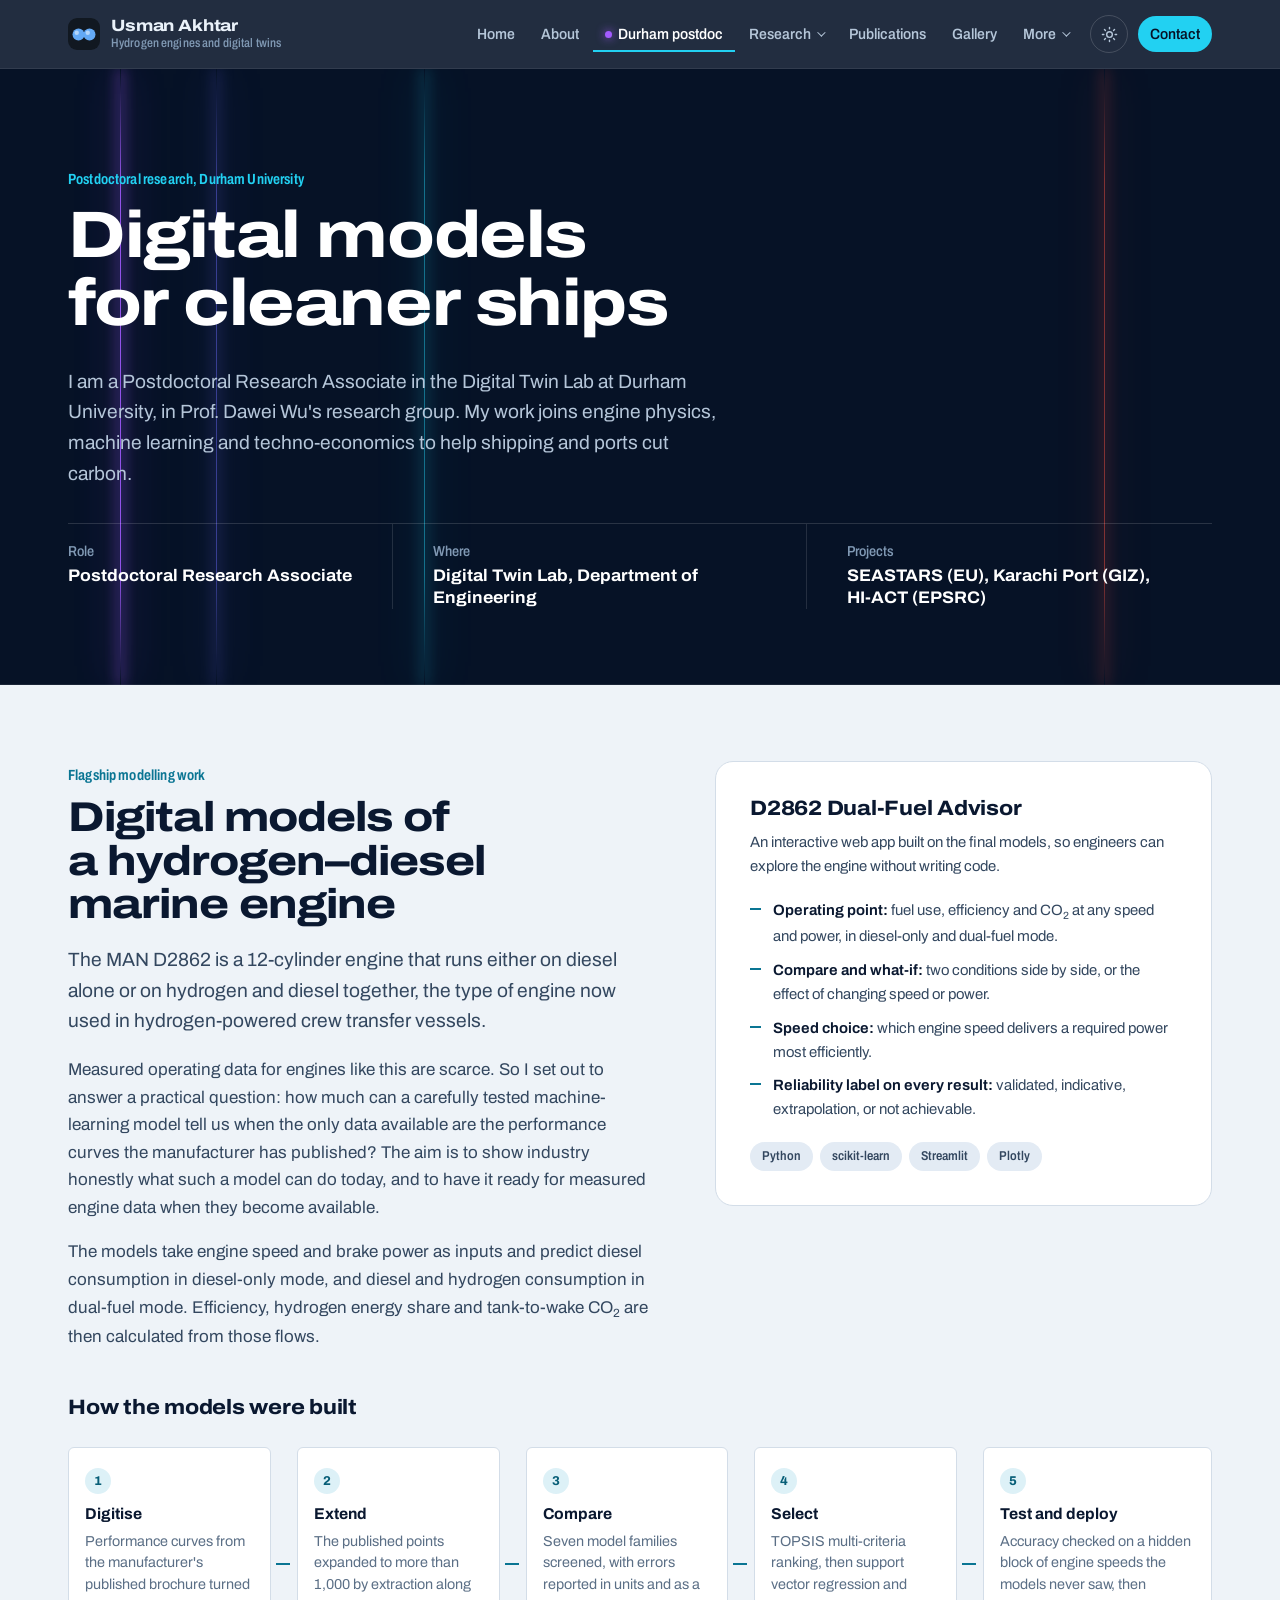
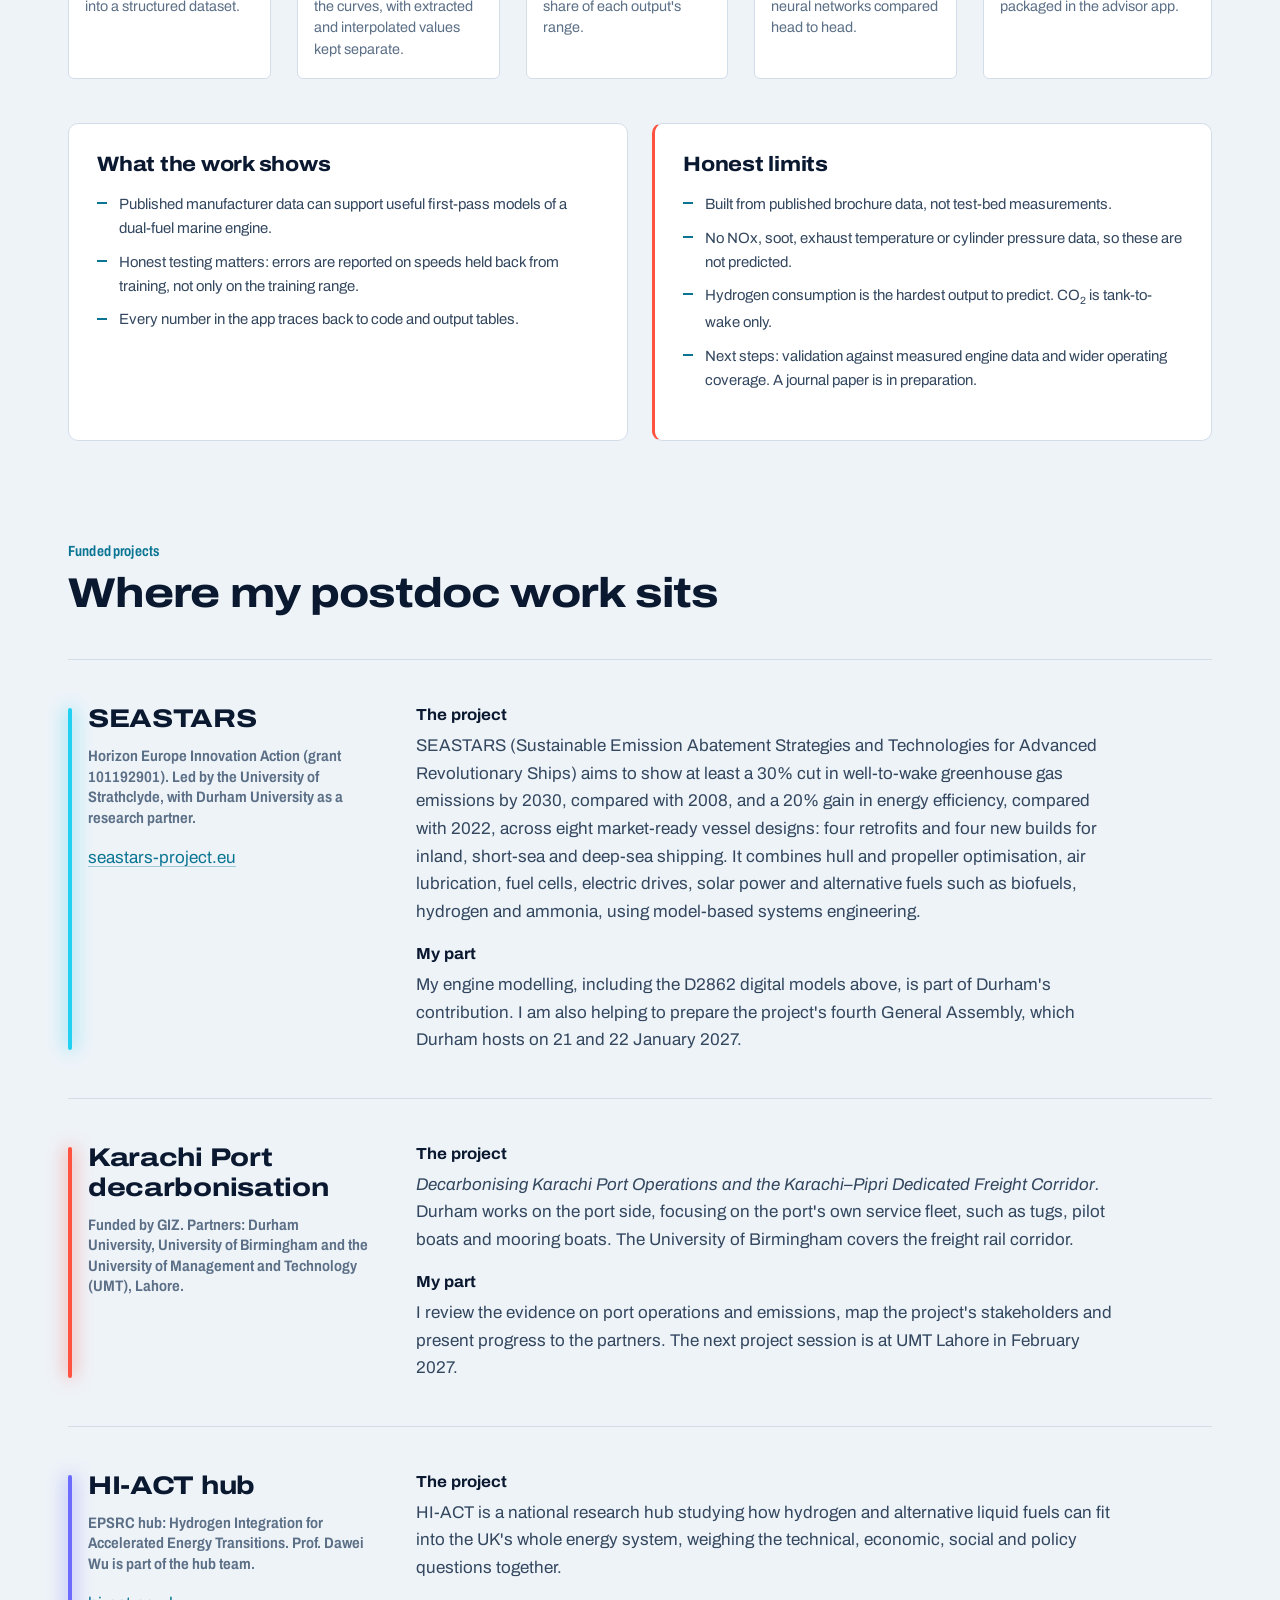
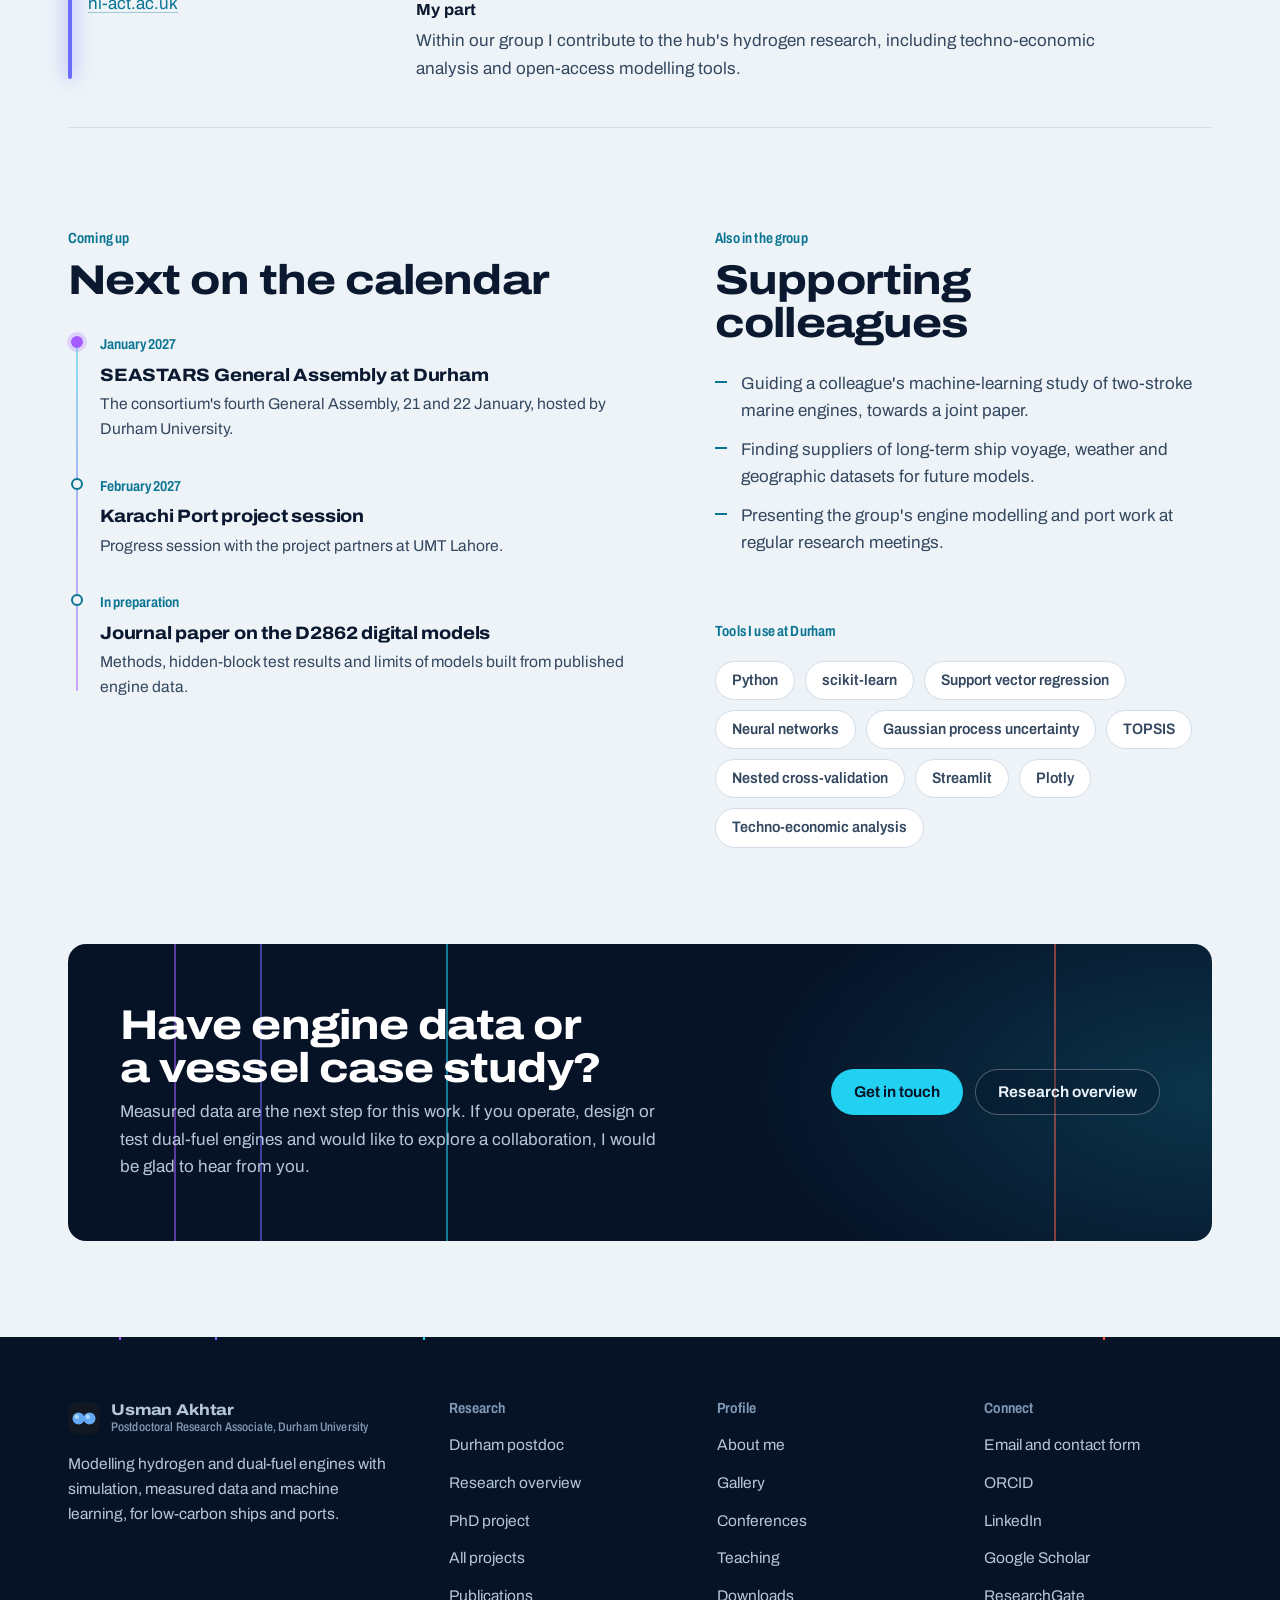
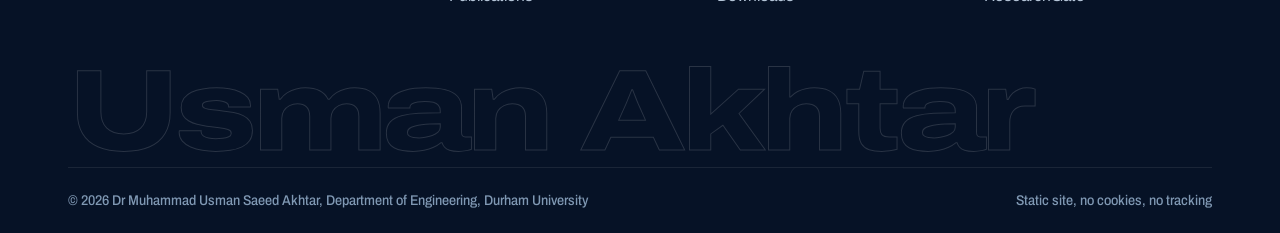
==== durham.html @ 1037f721 "First version of portfolio" ====
<!DOCTYPE html>
<html lang="en-GB" data-theme="light">
<head>
<meta charset="UTF-8">
<meta name="viewport" content="width=device-width, initial-scale=1.0">
<title>Durham Postdoc: Digital Models for Cleaner Ships | M. U. S. Akhtar</title>
<meta name="description" content="Postdoctoral research of Dr Muhammad Usman Saeed Akhtar at Durham University: digital models of the MAN D2862 hydrogen-diesel marine engine, and work on the SEASTARS, Karachi Port and HI-ACT projects.">
<meta name="author" content="Dr Muhammad Usman Saeed Akhtar">
<link rel="canonical" href="https://your-domain.example/durham.html">
<meta property="og:type" content="website">
<meta property="og:title" content="Durham Postdoc: Digital Models for Cleaner Ships | M. U. S. Akhtar">
<meta property="og:description" content="Postdoctoral research of Dr Muhammad Usman Saeed Akhtar at Durham University: digital models of the MAN D2862 hydrogen-diesel marine engine, and work on the SEASTARS, Karachi Port and HI-ACT projects.">
<meta property="og:url" content="https://your-domain.example/durham.html">
<meta property="og:image" content="https://your-domain.example/assets/images/og-cover.jpg">
<meta property="og:image:width" content="1200">
<meta property="og:image:height" content="630">
<meta name="twitter:card" content="summary_large_image">
<meta name="twitter:title" content="Durham Postdoc: Digital Models for Cleaner Ships | M. U. S. Akhtar">
<meta name="twitter:description" content="Postdoctoral research of Dr Muhammad Usman Saeed Akhtar at Durham University: digital models of the MAN D2862 hydrogen-diesel marine engine, and work on the SEASTARS, Karachi Port and HI-ACT projects.">
<meta name="twitter:image" content="https://your-domain.example/assets/images/og-cover.jpg">
<meta name="theme-color" content="#061226">
<link rel="icon" href="assets/images/favicon.svg" type="image/svg+xml">
<link rel="icon" href="assets/images/favicon-32.png" sizes="32x32" type="image/png">
<link rel="apple-touch-icon" href="assets/images/apple-touch-icon.png">
<link rel="manifest" href="site.webmanifest">
<script>(function(){var d=document.documentElement,t="light";try{t=localStorage.getItem("theme")||(matchMedia("(prefers-color-scheme: dark)").matches?"dark":"light")}catch(e){}d.setAttribute("data-theme",t);if(!matchMedia("(prefers-reduced-motion: reduce)").matches)d.classList.add("ignite")})();</script>
<link rel="stylesheet" href="css/fonts.css">
<link rel="stylesheet" href="css/styles.css">
</head>
<body>
<a class="skip-link" href="#main">Skip to content</a>
<header class="site-header">
  <div class="wrap nav">
    <a class="brand" href="index.html">
      <img src="assets/images/favicon.svg" alt="" width="32" height="32">
      <span>Usman Akhtar<small>Hydrogen engines and digital twins</small></span>
    </a>
    <button class="nav-burger" aria-label="Open menu" aria-expanded="false"><span></span><span></span><span></span></button>
    <ul class="nav-links">
      <li><a href="index.html">Home</a></li>
      <li><a href="about.html">About</a></li>
      <li><a class="nav-durham" href="durham.html" aria-current="page">Durham postdoc</a></li>
      <li class="has-sub">
        <button class="sub-toggle" aria-expanded="false" aria-haspopup="true">Research</button>
        <ul class="sub">
          <li><a href="research.html">Research overview</a></li>
          <li><a href="phd-project.html">PhD project</a></li>
          <li><a href="projects.html">All projects</a></li>
        </ul>
      </li>
      <li><a href="publications.html">Publications</a></li>
      <li><a href="gallery.html">Gallery</a></li>
      <li class="has-sub">
        <button class="sub-toggle" aria-expanded="false" aria-haspopup="true">More</button>
        <ul class="sub">
          <li><a href="conferences.html">Conferences</a></li>
          <li><a href="teaching.html">Teaching</a></li>
          <li><a href="expertise.html">Expertise and software</a></li>
          <li><a href="achievements.html">Awards and development</a></li>
          <li><a href="downloads.html">Downloads</a></li>
        </ul>
      </li>
      <li class="nav-actions">
        <button class="theme-toggle" aria-label="Switch to dark mode">
          <svg class="sun" width="17" height="17" viewBox="0 0 24 24" fill="none" stroke="currentColor" stroke-width="2" stroke-linecap="round" aria-hidden="true"><circle cx="12" cy="12" r="4"/><path d="M12 2v2m0 16v2M4.9 4.9l1.4 1.4m11.4 11.4 1.4 1.4M2 12h2m16 0h2M4.9 19.1l1.4-1.4M17.7 6.3l1.4-1.4"/></svg>
          <svg class="moon" width="16" height="16" viewBox="0 0 24 24" fill="none" stroke="currentColor" stroke-width="2" stroke-linecap="round" stroke-linejoin="round" aria-hidden="true"><path d="M21 12.8A9 9 0 1 1 11.2 3a7 7 0 0 0 9.8 9.8Z"/></svg>
        </button>
        <a class="btn btn-primary btn-sm nav-contact" href="contact.html">Contact</a>
      </li>
    </ul>
  </div>
</header>
<main id="main">
<section class="page-hero durham">
  <div class="spectra" aria-hidden="true"><i></i><i></i><i></i><i></i></div>
  <div class="wrap">
    <p class="eyebrow">Postdoctoral research, Durham University</p>
    <h1>Digital models for cleaner ships</h1>
    <p class="lead">I am a Postdoctoral Research Associate in the Digital Twin Lab at Durham University, in Prof. Dawei Wu's research group. My work joins engine physics, machine learning and techno-economics to help shipping and ports cut carbon.</p>
    <div class="facts">
      <div><span>Role</span><b>Postdoctoral Research Associate</b></div>
      <div><span>Where</span><b>Digital Twin Lab, Department of Engineering</b></div>
      <div><span>Projects</span><b>SEASTARS (EU), Karachi Port (GIZ), HI-ACT (EPSRC)</b></div>
    </div>
  </div>
</section>

<section class="section" id="d2862">
  <div class="wrap">
    <div class="split">
      <div>
        <p class="eyebrow">Flagship modelling work</p>
        <h2>Digital models of a hydrogen&ndash;diesel marine engine</h2>
        <p class="lead">The MAN D2862 is a 12-cylinder engine that runs either on diesel alone or on hydrogen and diesel together, the type of engine now used in hydrogen-powered crew transfer vessels.</p>
        <p>Measured operating data for engines like this are scarce. So I set out to answer a practical question: how much can a carefully tested machine-learning model tell us when the only data available are the performance curves the manufacturer has published? The aim is to show industry honestly what such a model can do today, and to have it ready for measured engine data when they become available.</p>
        <p>The models take engine speed and brake power as inputs and predict diesel consumption in diesel-only mode, and diesel and hydrogen consumption in dual-fuel mode. Efficiency, hydrogen energy share and tank-to-wake CO<sub>2</sub> are then calculated from those flows.</p>
      </div>
      <div>
        <div class="panel">
          <h3>D2862 Dual-Fuel Advisor</h3>
          <p class="small">An interactive web app built on the final models, so engineers can explore the engine without writing code.</p>
          <ul class="tick small">
            <li><strong>Operating point:</strong> fuel use, efficiency and CO<sub>2</sub> at any speed and power, in diesel-only and dual-fuel mode.</li>
            <li><strong>Compare and what-if:</strong> two conditions side by side, or the effect of changing speed or power.</li>
            <li><strong>Speed choice:</strong> which engine speed delivers a required power most efficiently.</li>
            <li><strong>Reliability label on every result:</strong> validated, indicative, extrapolation, or not achievable.</li>
          </ul>
          <div class="tag-row"><span class="badge">Python</span><span class="badge">scikit-learn</span><span class="badge">Streamlit</span><span class="badge">Plotly</span></div>
        </div>
      </div>
    </div>

    <h3 class="mt-4">How the models were built</h3>
    <div class="flow cols-5 pipeline">
      <div class="flow-step"><b>Digitise</b><span>Performance curves from the manufacturer's published brochure turned into a structured dataset.</span></div>
      <div class="flow-step"><b>Extend</b><span>The published points expanded to more than 1,000 by extraction along the curves, with extracted and interpolated values kept separate.</span></div>
      <div class="flow-step"><b>Compare</b><span>Seven model families screened, with errors reported in units and as a share of each output's range.</span></div>
      <div class="flow-step"><b>Select</b><span>TOPSIS multi-criteria ranking, then support vector regression and neural networks compared head to head.</span></div>
      <div class="flow-step"><b>Test and deploy</b><span>Accuracy checked on a hidden block of engine speeds the models never saw, then packaged in the advisor app.</span></div>
    </div>

    <div class="grid cols-2 mt-4">
      <div class="card">
        <h3>What the work shows</h3>
        <ul class="tick small">
          <li>Published manufacturer data can support useful first-pass models of a dual-fuel marine engine.</li>
          <li>Honest testing matters: errors are reported on speeds held back from training, not only on the training range.</li>
          <li>Every number in the app traces back to code and output tables.</li>
        </ul>
      </div>
      <div class="card limits">
        <h3>Honest limits</h3>
        <ul class="tick small">
          <li>Built from published brochure data, not test-bed measurements.</li>
          <li>No NOx, soot, exhaust temperature or cylinder pressure data, so these are not predicted.</li>
          <li>Hydrogen consumption is the hardest output to predict. CO<sub>2</sub> is tank-to-wake only.</li>
          <li>Next steps: validation against measured engine data and wider operating coverage. A journal paper is in preparation.</li>
        </ul>
      </div>
    </div>
  </div>
</section>

<section class="section">
  <div class="wrap">
    <div class="section-head">
      <p class="eyebrow">Funded projects</p>
      <h2>Where my postdoc work sits</h2>
    </div>

    <article class="project" id="seastars" style="--tc:var(--h-beta)">
      <div class="project-head">
        <h3>SEASTARS</h3>
        <p class="funder">Horizon Europe Innovation Action (grant 101192901). Led by the University of Strathclyde, with Durham University as a research partner.</p>
        <p class="mt-2"><a href="https://seastars-project.eu/" target="_blank" rel="noopener">seastars-project.eu</a></p>
      </div>
      <div class="project-body">
        <h4>The project</h4>
        <p>SEASTARS (Sustainable Emission Abatement Strategies and Technologies for Advanced Revolutionary Ships) aims to show at least a 30% cut in well-to-wake greenhouse gas emissions by 2030, compared with 2008, and a 20% gain in energy efficiency, compared with 2022, across eight market-ready vessel designs: four retrofits and four new builds for inland, short-sea and deep-sea shipping. It combines hull and propeller optimisation, air lubrication, fuel cells, electric drives, solar power and alternative fuels such as biofuels, hydrogen and ammonia, using model-based systems engineering.</p>
        <h4>My part</h4>
        <p>My engine modelling, including the D2862 digital models above, is part of Durham's contribution. I am also helping to prepare the project's fourth General Assembly, which Durham hosts on 21 and 22 January 2027.</p>
      </div>
    </article>

    <article class="project" id="karachi" style="--tc:var(--h-alpha)">
      <div class="project-head">
        <h3>Karachi Port decarbonisation</h3>
        <p class="funder">Funded by GIZ. Partners: Durham University, University of Birmingham and the University of Management and Technology (UMT), Lahore.</p>
      </div>
      <div class="project-body">
        <h4>The project</h4>
        <p><em>Decarbonising Karachi Port Operations and the Karachi&ndash;Pipri Dedicated Freight Corridor.</em> Durham works on the port side, focusing on the port's own service fleet, such as tugs, pilot boats and mooring boats. The University of Birmingham covers the freight rail corridor.</p>
        <h4>My part</h4>
        <p>I review the evidence on port operations and emissions, map the project's stakeholders and present progress to the partners. The next project session is at UMT Lahore in February 2027.</p>
      </div>
    </article>

    <article class="project" id="hi-act" style="--tc:var(--h-gamma)">
      <div class="project-head">
        <h3>HI-ACT hub</h3>
        <p class="funder">EPSRC hub: Hydrogen Integration for Accelerated Energy Transitions. Prof. Dawei Wu is part of the hub team.</p>
        <p class="mt-2"><a href="https://hi-act.ac.uk/" target="_blank" rel="noopener">hi-act.ac.uk</a></p>
      </div>
      <div class="project-body">
        <h4>The project</h4>
        <p>HI-ACT is a national research hub studying how hydrogen and alternative liquid fuels can fit into the UK's whole energy system, weighing the technical, economic, social and policy questions together.</p>
        <h4>My part</h4>
        <p>Within our group I contribute to the hub's hydrogen research, including techno-economic analysis and open-access modelling tools.</p>
      </div>
    </article>
  </div>
</section>

<section class="section">
  <div class="wrap split">
    <div>
      <p class="eyebrow">Coming up</p>
      <h2>Next on the calendar</h2>
      <ul class="timeline mt-3">
        <li class="durham">
          <span class="tl-date">January 2027</span>
          <h3>SEASTARS General Assembly at Durham</h3>
          <p>The consortium's fourth General Assembly, 21 and 22 January, hosted by Durham University.</p>
        </li>
        <li>
          <span class="tl-date">February 2027</span>
          <h3>Karachi Port project session</h3>
          <p>Progress session with the project partners at UMT Lahore.</p>
        </li>
        <li>
          <span class="tl-date">In preparation</span>
          <h3>Journal paper on the D2862 digital models</h3>
          <p>Methods, hidden-block test results and limits of models built from published engine data.</p>
        </li>
      </ul>
    </div>
    <div>
      <p class="eyebrow">Also in the group</p>
      <h2>Supporting colleagues</h2>
      <ul class="tick mt-3">
        <li>Guiding a colleague's machine-learning study of two-stroke marine engines, towards a joint paper.</li>
        <li>Finding suppliers of long-term ship voyage, weather and geographic datasets for future models.</li>
        <li>Presenting the group's engine modelling and port work at regular research meetings.</li>
      </ul>
      <p class="eyebrow mt-4">Tools I use at Durham</p>
      <div class="toolset mt-1">
        <span>Python</span><span>scikit-learn</span><span>Support vector regression</span><span>Neural networks</span><span>Gaussian process uncertainty</span><span>TOPSIS</span><span>Nested cross-validation</span><span>Streamlit</span><span>Plotly</span><span>Techno-economic analysis</span>
      </div>
    </div>
  </div>
</section>

<section class="section">
  <div class="wrap">
    <div class="cta-band">
      <div>
        <h2>Have engine data or a vessel case study?</h2>
        <p>Measured data are the next step for this work. If you operate, design or test dual-fuel engines and would like to explore a collaboration, I would be glad to hear from you.</p>
      </div>
      <div style="display:flex;gap:12px;flex-wrap:wrap">
        <a class="btn btn-primary" href="contact.html">Get in touch</a>
        <a class="btn btn-ghost" href="research.html">Research overview</a>
      </div>
    </div>
  </div>
</section>
</main>
<footer class="site-footer">
  <div class="wrap">
    <div class="footer-grid">
      <div class="footer-brand">
        <a class="brand" href="index.html">
          <img src="assets/images/favicon.svg" alt="" width="32" height="32">
          <span>Usman Akhtar<small>Postdoctoral Research Associate, Durham University</small></span>
        </a>
        <p>Modelling hydrogen and dual-fuel engines with simulation, measured data and machine learning, for low-carbon ships and ports.</p>
      </div>
      <div>
        <h4>Research</h4>
        <ul>
          <li><a href="durham.html">Durham postdoc</a></li>
          <li><a href="research.html">Research overview</a></li>
          <li><a href="phd-project.html">PhD project</a></li>
          <li><a href="projects.html">All projects</a></li>
          <li><a href="publications.html">Publications</a></li>
        </ul>
      </div>
      <div>
        <h4>Profile</h4>
        <ul>
          <li><a href="about.html">About me</a></li>
          <li><a href="gallery.html">Gallery</a></li>
          <li><a href="conferences.html">Conferences</a></li>
          <li><a href="teaching.html">Teaching</a></li>
          <li><a href="downloads.html">Downloads</a></li>
        </ul>
      </div>
      <div>
        <h4>Connect</h4>
        <ul>
          <li><a href="contact.html">Email and contact form</a></li>
          <li><a href="https://orcid.org/0009-0002-7850-0737" rel="me noopener" target="_blank">ORCID</a></li>
          <li><a href="https://www.linkedin.com/in/dr-muhammad-usman-saeed-akhtar-phd-051b201b5/" rel="me noopener" target="_blank">LinkedIn</a></li>
          <li><a href="https://scholar.google.com/citations?user=2fQxxucAAAAJ&amp;hl=en" rel="noopener" target="_blank">Google Scholar</a></li>
          <li><a href="https://www.researchgate.net/profile/Muhammad-Akhtar-149" rel="noopener" target="_blank">ResearchGate</a></li>
        </ul>
      </div>
    </div>
    <div class="footer-sign" aria-hidden="true">Usman Akhtar</div>
    <div class="footer-bottom">
      <span>&copy; <span id="year">2026</span> Dr Muhammad Usman Saeed Akhtar, Department of Engineering, Durham University</span>
      <span>Static site, no cookies, no tracking</span>
    </div>
  </div>
</footer>
<button class="back-to-top" aria-label="Back to top">
  <svg width="16" height="16" viewBox="0 0 24 24" fill="none" stroke="currentColor" stroke-width="2.4" stroke-linecap="round" stroke-linejoin="round" aria-hidden="true"><path d="M12 19V5m-7 7 7-7 7 7"/></svg>
</button>
<script src="js/main.js"></script>
</body>
</html>
---- css/fonts.css ----
/* Archivo variable font (SIL Open Font Licence, see assets/fonts/OFL-Archivo.txt).
   Embedded as data so the site shows its proper typeface even when index.html
   is opened straight from the folder (browsers block font files on file://). */
@font-face { font-family: "Archivo"; font-style: normal; font-display: swap; font-weight: 100 900; font-stretch: 62% 125%;
  src: url([data-uri]) format("woff2");
  unicode-range: U+0000-00FF, U+0131, U+0152-0153, U+02BB-02BC, U+02C6, U+02DA, U+02DC, U+0304, U+0308, U+0329, U+2000-206F, U+20AC, U+2122, U+2191, U+2193, U+2212, U+2215, U+FEFF, U+FFFD; }
@font-face { font-family: "Archivo"; font-style: italic; font-display: swap; font-weight: 100 900; font-stretch: 62% 125%;
  src: url([data-uri]) format("woff2");
  unicode-range: U+0000-00FF, U+0131, U+0152-0153, U+02BB-02BC, U+02C6, U+02DA, U+02DC, U+0304, U+0308, U+0329, U+2000-206F, U+20AC, U+2122, U+2191, U+2193, U+2212, U+2215, U+FEFF, U+FFFD; }
@font-face { font-family: "Archivo"; font-style: normal; font-display: swap; font-weight: 100 900; font-stretch: 62% 125%;
  src: url(../assets/fonts/archivo-latin-ext-wdth-normal.woff2) format("woff2");
  unicode-range: U+0100-02BA, U+02BD-02C5, U+02C7-02CC, U+02CE-02D7, U+02DD-02FF, U+0304, U+0308, U+0329, U+1D00-1DBF, U+1E00-1E9F, U+1EF2-1EFF, U+2020, U+20A0-20AB, U+20AD-20C0, U+2113, U+2C60-2C7F, U+A720-A7FF; }
---- css/styles.css ----
/* ==========================================================================
   Dr Muhammad Usman Saeed Akhtar — portfolio
   Design direction: "the hydrogen fingerprint".
   Deep marine night meets the four visible emission lines of hydrogen
   (H-delta 410 nm, H-gamma 434 nm, H-beta 486 nm, H-alpha 656 nm).
   The lines are the site's signature: they run through every dark band,
   placed at their true wavelength positions on a 380 to 700 nm scale.
   One type family (Archivo, variable width): expanded for display,
   normal for reading, condensed for small labels.
   ========================================================================== */

/* @font-face rules live in css/fonts.css */

/* ---------- 1. Tokens ---------- */
:root {
  /* hydrogen emission lines */
  --h-delta: #A35BFF;   /* 410 nm */
  --h-gamma: #6B6BFF;   /* 434 nm */
  --h-beta:  #22D1F2;   /* 486 nm */
  --h-alpha: #FF5340;   /* 656 nm */

  /* marine night (always-dark bands) */
  --abyss: #061226;
  --hull: #0B1D38;
  --deck: #17304F;
  --night-ink: #EAF2FA;
  --night-ink-2: #B5C6D9;
  --night-muted: #8099B4;

  /* light theme */
  --bg: #EEF3F8;
  --surface: #FFFFFF;
  --surface-2: #E3EBF4;
  --ink: #0A1830;
  --ink-2: #33475F;
  --muted: #5B6F86;
  --line: #D3DDE8;
  --line-strong: #AFC0D2;
  --accent: #0A7593;
  --accent-ink: #075E77;
  --accent-soft: #DDF1F7;
  --flame: #C2321F;
  --ok: #17845A;

  --radius-lg: 18px;
  --radius: 10px;
  --radius-sm: 6px;
  --font: "Archivo", "Archivo Variable", "Segoe UI", system-ui, -apple-system, Roboto, sans-serif;
  --wrap: 1200px;
  --header-h: 68px;
  --spectrum-lines:
    linear-gradient(90deg, transparent calc(9.375% - 1px), var(--h-delta) calc(9.375% - 1px), var(--h-delta) calc(9.375% + 1px), transparent calc(9.375% + 1px)),
    linear-gradient(90deg, transparent calc(16.875% - 1px), var(--h-gamma) calc(16.875% - 1px), var(--h-gamma) calc(16.875% + 1px), transparent calc(16.875% + 1px)),
    linear-gradient(90deg, transparent calc(33.125% - 1px), var(--h-beta) calc(33.125% - 1px), var(--h-beta) calc(33.125% + 1px), transparent calc(33.125% + 1px)),
    linear-gradient(90deg, transparent calc(86.25% - 1px), var(--h-alpha) calc(86.25% - 1px), var(--h-alpha) calc(86.25% + 1px), transparent calc(86.25% + 1px));
}
[data-theme="dark"] {
  --bg: #071428;
  --surface: #0C1D37;
  --surface-2: #11284A;
  --ink: #EAF2FA;
  --ink-2: #BCCBDC;
  --muted: #8298B0;
  --line: #1B3354;
  --line-strong: #2A4A73;
  --accent: #3FD6F2;
  --accent-ink: #8BE6F7;
  --accent-soft: #0D2D45;
  --flame: #FF7A66;
  --ok: #43C98F;
}

/* ---------- 2. Base ---------- */
*, *::before, *::after { box-sizing: border-box; }
html { scroll-behavior: smooth; scroll-padding-top: calc(var(--header-h) + 18px); -webkit-text-size-adjust: 100%; }
body {
  margin: 0;
  background: var(--bg);
  color: var(--ink);
  font: 400 1.0625rem/1.62 var(--font);
  font-stretch: 100%;
  -webkit-font-smoothing: antialiased;
  text-rendering: optimizeLegibility;
}
img, video { max-width: 100%; height: auto; display: block; }
a { color: var(--accent); text-decoration: underline; text-decoration-thickness: 1px; text-underline-offset: 3px; text-decoration-color: color-mix(in srgb, currentColor 35%, transparent); }
a:hover { text-decoration-color: currentColor; }
:focus-visible { outline: 2px solid var(--h-beta); outline-offset: 3px; border-radius: 4px; }
::selection { background: var(--h-beta); color: var(--abyss); }

h1, h2, h3 { font-family: var(--font); font-stretch: 118%; font-weight: 760; line-height: 1.04; color: var(--ink); margin: 0 0 .45em; letter-spacing: -.022em; text-wrap: balance; }
h1 { font-size: clamp(2.3rem, 5.2vw, 4.1rem); }
h2 { font-size: clamp(1.75rem, 3.4vw, 2.6rem); }
h3 { font-size: 1.3rem; line-height: 1.18; font-stretch: 110%; letter-spacing: -.012em; }
h4 { font: 700 1rem/1.35 var(--font); font-stretch: 105%; margin: 0 0 .4em; }
p { margin: 0 0 1em; color: var(--ink-2); }
p:last-child { margin-bottom: 0; }
.lead { font-size: 1.2rem; line-height: 1.6; color: var(--ink-2); max-width: 60ch; }
strong { color: var(--ink); font-weight: 650; }
em { font-style: italic; }
sub { font-size: .7em; }
code { font-size: .9em; background: var(--surface-2); padding: .1em .35em; border-radius: 4px; }

ul.tick { list-style: none; padding: 0; margin: 0 0 1em; }
ul.tick li { padding: .32em 0 .32em 1.5em; position: relative; color: var(--ink-2); }
ul.tick li::before { content: ""; position: absolute; left: 0; top: 1em; width: .7em; height: 2px; background: var(--accent); }

.skip-link { position: absolute; left: -999px; top: 8px; background: var(--h-beta); color: var(--abyss); padding: .6em 1em; border-radius: 8px; z-index: 300; font-weight: 700; }
.skip-link:focus { left: 8px; }

/* ---------- 3. Layout ---------- */
.wrap { max-width: var(--wrap); margin: 0 auto; padding: 0 28px; }
.section { padding: 96px 0; }
.section + .section { padding-top: 0; }
.section-head { max-width: 760px; margin-bottom: 44px; }
.section-head .lead { margin-top: 4px; }
.grid { display: grid; gap: 24px; }
.cols-2 { grid-template-columns: repeat(2, 1fr); }
.cols-3 { grid-template-columns: repeat(3, 1fr); }
.cols-4 { grid-template-columns: repeat(4, 1fr); }
.split { display: grid; grid-template-columns: 1.08fr .92fr; gap: 64px; align-items: start; }
@media (max-width: 960px) {
  .cols-3, .cols-4 { grid-template-columns: repeat(2, 1fr); }
  .split { grid-template-columns: 1fr; gap: 40px; }
}
@media (max-width: 640px) {
  .wrap { padding: 0 20px; }
  .cols-2, .cols-3, .cols-4 { grid-template-columns: 1fr; }
  .section { padding: 64px 0; }
}

/* small label above a heading: sentence case, condensed */
.eyebrow {
  display: inline-block;
  font: 650 .92rem/1.2 var(--font);
  font-stretch: 78%;
  letter-spacing: .01em;
  color: var(--accent);
  margin-bottom: 12px;
}

/* the spectral strip: a recurring signature divider */
.reaction {
  position: relative;
  display: flex; justify-content: space-between; align-items: center; gap: 16px; flex-wrap: wrap;
  padding: 18px 0;
  border-top: 1px solid var(--line);
  border-bottom: 1px solid var(--line);
  font: 550 .95rem/1.45 var(--font);
  font-stretch: 85%;
  color: var(--muted);
}
.reaction::before {
  content: ""; position: absolute; left: 0; right: 0; top: -1px; height: 7px;
  background: var(--spectrum-lines); opacity: .9;
}
.reaction .rx { color: var(--ink-2); }
.reaction .rx b { color: var(--accent); font-weight: 650; }

/* ---------- 4. Header (always night) ---------- */
.site-header {
  position: sticky; top: 0; z-index: 100;
  background: color-mix(in srgb, var(--abyss) 88%, transparent);
  backdrop-filter: blur(14px) saturate(140%);
  -webkit-backdrop-filter: blur(14px) saturate(140%);
  border-bottom: 1px solid rgba(255, 255, 255, .07);
  color: var(--night-ink);
  transition: background-color .3s ease, border-color .3s ease;
}
.site-header.is-over { position: fixed; left: 0; right: 0; background: transparent; border-bottom-color: transparent; backdrop-filter: none; -webkit-backdrop-filter: none; }
.site-header.is-over.scrolled { background: color-mix(in srgb, var(--abyss) 88%, transparent); border-bottom-color: rgba(255,255,255,.07); backdrop-filter: blur(14px) saturate(140%); -webkit-backdrop-filter: blur(14px) saturate(140%); }
.nav { display: flex; align-items: center; gap: 20px; height: var(--header-h); }
.brand { display: flex; align-items: center; gap: 11px; color: var(--night-ink); text-decoration: none; font: 760 1.02rem/1.1 var(--font); font-stretch: 115%; letter-spacing: -.01em; }
.brand:hover { color: #fff; }
.brand img { width: 32px; height: 32px; border-radius: 9px; }
.brand small { display: block; font: 550 .78rem/1.2 var(--font); font-stretch: 80%; letter-spacing: .01em; color: var(--night-muted); margin-top: 2px; }
.nav-links { display: flex; align-items: center; gap: 2px; list-style: none; margin: 0 0 0 auto; padding: 0; }
.nav-links > li { position: relative; }
.nav-links a, .nav-links .sub-toggle {
  display: inline-flex; align-items: center; gap: 6px;
  font: 560 .93rem/1 var(--font); font-stretch: 92%;
  color: var(--night-ink-2); text-decoration: none;
  padding: 11px 12px; border-radius: 999px;
  background: none; border: 0; cursor: pointer;
}
.nav-links a:hover, .nav-links .sub-toggle:hover { color: #fff; background: rgba(255,255,255,.08); }
.nav-links a[aria-current="page"] { color: #fff; box-shadow: inset 0 -2px 0 var(--h-beta); border-radius: 0; }
.nav-links .nav-durham { color: #fff; }
.nav-links .nav-durham::before { content: ""; width: 7px; height: 7px; border-radius: 50%; background: var(--h-delta); box-shadow: 0 0 10px var(--h-delta); }
.sub-toggle::after { content: ""; width: 6px; height: 6px; border-right: 1.6px solid currentColor; border-bottom: 1.6px solid currentColor; transform: rotate(45deg) translateY(-2px); }
.sub {
  position: absolute; top: calc(100% + 8px); left: 0; min-width: 236px;
  background: var(--hull); border: 1px solid rgba(255,255,255,.1); border-radius: 12px;
  box-shadow: 0 24px 50px -20px rgba(0,0,0,.6); padding: 6px; margin: 0; list-style: none;
  opacity: 0; visibility: hidden; transform: translateY(-4px);
  transition: opacity .15s ease, transform .15s ease, visibility .15s;
}
.has-sub.open .sub { opacity: 1; visibility: visible; transform: none; }
.sub a { display: block; padding: 10px 12px; width: 100%; border-radius: 8px; }
.nav-links .sub a[aria-current="page"] { box-shadow: inset 2px 0 0 var(--h-beta); border-radius: 0 8px 8px 0; }
.nav-actions { display: flex; align-items: center; gap: 10px; margin-left: 8px; }
.theme-toggle {
  width: 38px; height: 38px; border-radius: 50%;
  border: 1px solid rgba(255,255,255,.16); background: transparent;
  color: var(--night-ink-2); cursor: pointer; display: grid; place-items: center;
}
.theme-toggle:hover { color: #fff; border-color: rgba(255,255,255,.4); }
.theme-toggle .moon, [data-theme="dark"] .theme-toggle .sun { display: none; }
[data-theme="dark"] .theme-toggle .moon { display: block; }
.nav-burger { display: none; width: 42px; height: 42px; border: 1px solid rgba(255,255,255,.18); background: transparent; border-radius: 10px; cursor: pointer; padding: 0; margin-left: auto; }
.nav-burger span { display: block; width: 18px; height: 2px; background: var(--night-ink); margin: 4px auto; border-radius: 2px; transition: transform .2s ease, opacity .2s ease; }

@media (max-width: 1080px) {
  .nav-burger { display: block; }
  .nav-links {
    position: fixed; inset: var(--header-h) 0 auto 0;
    max-height: calc(100dvh - var(--header-h)); overflow: auto;
    flex-direction: column; align-items: stretch; gap: 0;
    background: var(--abyss); border-bottom: 1px solid rgba(255,255,255,.08);
    padding: 10px 18px 24px; display: none;
  }
  body.nav-open .nav-links { display: flex; }
  body.nav-open .site-header.is-over { background: var(--abyss); }
  body.nav-open .nav-burger span:nth-child(1) { transform: translateY(6px) rotate(45deg); }
  body.nav-open .nav-burger span:nth-child(2) { opacity: 0; }
  body.nav-open .nav-burger span:nth-child(3) { transform: translateY(-6px) rotate(-45deg); }
  .nav-links a, .nav-links .sub-toggle { width: 100%; padding: 14px 10px; font-size: 1.05rem; border-radius: 8px; }
  .nav-links a[aria-current="page"] { box-shadow: inset 3px 0 0 var(--h-beta); }
  .sub { position: static; opacity: 1; visibility: visible; transform: none; box-shadow: none; border: 0; border-left: 1px solid rgba(255,255,255,.14); border-radius: 0; margin: 0 0 6px 14px; display: none; background: transparent; }
  .has-sub.open .sub { display: block; }
  .nav-actions { margin: 14px 0 0; }
}

/* ---------- 5. Buttons, badges, pills ---------- */
.btn {
  display: inline-flex; align-items: center; justify-content: center; gap: 9px;
  font: 650 .97rem/1 var(--font); font-stretch: 100%;
  padding: 14px 22px; border-radius: 999px; text-decoration: none;
  border: 1px solid transparent; cursor: pointer;
  transition: background-color .18s ease, color .18s ease, border-color .18s ease, transform .18s ease;
}
.btn:active { transform: translateY(1px); }
.btn-primary { background: var(--accent); color: #fff; }
.btn-primary:hover { background: var(--accent-ink); color: #fff; }
[data-theme="dark"] .btn-primary { color: var(--abyss); }
.btn-ghost { background: transparent; color: var(--ink); border-color: var(--line-strong); }
.btn-ghost:hover { border-color: var(--accent); color: var(--accent); }
.btn-sm { padding: 10px 16px; font-size: .88rem; }
.btn[aria-disabled="true"] { opacity: .55; cursor: not-allowed; }
.btn svg { flex: none; }

/* buttons on night bands */
.night .btn-primary, .hero-cinema .btn-primary, .site-header .btn-primary, .cta-band .btn-primary { background: var(--h-beta); color: var(--abyss); }
.night .btn-primary:hover, .hero-cinema .btn-primary:hover, .site-header .btn-primary:hover, .cta-band .btn-primary:hover { background: #7DE6F8; color: var(--abyss); }
.night .btn-ghost, .hero-cinema .btn-ghost, .cta-band .btn-ghost { color: var(--night-ink); border-color: rgba(255,255,255,.28); background: rgba(6,18,38,.25); }
.night .btn-ghost:hover, .hero-cinema .btn-ghost:hover, .cta-band .btn-ghost:hover { color: #fff; border-color: #fff; }

.badge {
  display: inline-block; font: 600 .8rem/1.15 var(--font); font-stretch: 85%;
  padding: 6px 11px; border-radius: 999px;
  background: var(--surface-2); color: var(--ink-2); border: 1px solid transparent;
}
.badge-accent { background: var(--accent-soft); color: var(--accent-ink); }
.badge-flame { color: var(--flame); border-color: currentColor; background: transparent; }
.status-pill {
  display: inline-flex; align-items: center; gap: 10px;
  font: 560 .92rem/1.4 var(--font); font-stretch: 92%;
  background: var(--surface); border: 1px solid var(--line);
  color: var(--ink-2); border-radius: 999px; padding: 8px 16px 8px 12px;
}
.status-pill .dot { width: 8px; height: 8px; border-radius: 50%; background: var(--h-delta); box-shadow: 0 0 0 4px color-mix(in srgb, var(--h-delta) 25%, transparent); flex: none; }

/* ---------- 6. Cards & entries ---------- */
.card {
  position: relative;
  background: var(--surface);
  border: 1px solid var(--line);
  border-radius: var(--radius);
  padding: 28px;
}
a.card, .card-link { display: block; color: inherit; text-decoration: none; transition: border-color .2s ease; }
a.card:hover { border-color: var(--accent); }
.card .eyebrow { margin-bottom: 10px; }
.card h3 { margin-bottom: .5em; }
.card-icon {
  width: 46px; height: 46px; border-radius: 12px;
  background: var(--accent-soft); color: var(--accent-ink);
  display: grid; place-items: center; margin-bottom: 18px;
}
.card-icon svg { width: 22px; height: 22px; }
.card .more, .more { font: 650 .95rem/1.2 var(--font); color: var(--accent); }

.pub {
  display: grid; grid-template-columns: 72px 1fr; gap: 22px;
  background: var(--surface); border: 1px solid var(--line);
  border-radius: var(--radius); padding: 26px; margin-bottom: 14px;
}
.pub-if { font: 780 1.15rem/1 var(--font); font-stretch: 112%; color: var(--accent); text-align: center; border-right: 1px solid var(--line); padding-right: 18px; }
.pub-if small { display: block; font: 600 .72rem/1.2 var(--font); font-stretch: 80%; color: var(--muted); margin-top: 6px; }
.pub h3 { font-size: 1.12rem; margin-bottom: 8px; }
.pub-meta { font: 550 .9rem/1.55 var(--font); font-stretch: 88%; color: var(--muted); margin-bottom: 10px; display: flex; flex-wrap: wrap; gap: 4px 14px; }
.pub-meta .journal { color: var(--ink-2); font-style: italic; font-stretch: 100%; }
.pub p { font-size: .97rem; margin-bottom: 10px; }
.pub-actions { display: flex; gap: 8px; flex-wrap: wrap; margin-top: 12px; }
.contribution { font-size: .93rem; color: var(--ink-2); border-left: 2px solid var(--accent); padding-left: 12px; }
@media (max-width: 640px) { .pub { grid-template-columns: 1fr; } .pub-if { border-right: 0; border-bottom: 1px solid var(--line); padding: 0 0 10px; text-align: left; } }

/* ---------- 7. Night bands & the spectral lines ---------- */
.night { background: var(--abyss); color: var(--night-ink); position: relative; isolation: isolate; }
.night h1, .night h2, .night h3, .night strong { color: #fff; }
.night p, .night .lead { color: var(--night-ink-2); }
.night .eyebrow { color: var(--h-beta); }
.night a:not(.btn) { color: #9BE8F8; }
.night .muted { color: var(--night-muted); }

.spectra { position: absolute; inset: 0; pointer-events: none; z-index: -1; overflow: hidden; }
.spectra i {
  position: absolute; top: 0; bottom: 0; width: 1px;
  background: linear-gradient(180deg, transparent 0%, var(--c) 18%, var(--c) 82%, transparent 100%);
  box-shadow: 0 0 14px 1px var(--c), 0 0 46px 2px color-mix(in srgb, var(--c) 55%, transparent);
  opacity: .5; transform-origin: top;
}
.spectra i:nth-child(1) { left: 9.375%;  --c: var(--h-delta); }
.spectra i:nth-child(2) { left: 16.875%; --c: var(--h-gamma); }
.spectra i:nth-child(3) { left: 33.125%; --c: var(--h-beta); }
.spectra i:nth-child(4) { left: 86.25%;  --c: var(--h-alpha); }

/* ---------- 8. Home hero (cinema) ---------- */
.hero-cinema {
  position: relative; min-height: 100vh; min-height: 100svh;
  display: flex; flex-direction: column; justify-content: flex-end;
  background: var(--abyss); color: var(--night-ink); overflow: hidden; isolation: isolate;
}
.hero-video { position: absolute; inset: 0; z-index: -3; }
.hero-video video, .hero-video img { width: 100%; height: 100%; object-fit: cover; }
.hero-cinema::before { /* legibility veil */
  content: ""; position: absolute; inset: 0; z-index: -2;
  background:
    linear-gradient(90deg, rgba(6,18,38,.94) 0%, rgba(6,18,38,.78) 42%, rgba(6,18,38,.35) 75%, rgba(6,18,38,.55) 100%),
    linear-gradient(0deg, rgba(6,18,38,1) 0%, rgba(6,18,38,0) 38%);
}
.hero-cinema .spectra { z-index: -1; }
.hero-cinema .spectra i { opacity: .62; }
.hero-inner { padding-top: calc(var(--header-h) + 64px); padding-bottom: 40px; }
.hero-kicker { display: flex; align-items: center; gap: 12px; flex-wrap: wrap; margin-bottom: 26px; font: 600 1rem/1.3 var(--font); font-stretch: 85%; color: var(--night-ink-2); }
.hero-kicker .live { display: inline-flex; align-items: center; gap: 9px; color: #fff; background: rgba(163,91,255,.16); border: 1px solid rgba(163,91,255,.5); padding: 7px 14px 7px 11px; border-radius: 999px; }
.hero-kicker .live::before { content: ""; width: 8px; height: 8px; border-radius: 50%; background: var(--h-delta); box-shadow: 0 0 12px var(--h-delta); }
.hero-name {
  font-size: clamp(2.1rem, 5.7vw, 5.6rem);
  font-stretch: 125%; font-weight: 820; line-height: .92; letter-spacing: -.035em;
  color: #fff; margin: 0 0 30px;
}
.hero-name .ln { white-space: nowrap; }
.hero-name .dr { display: block; font-size: max(.3em, 1.05rem); font-stretch: 100%; font-weight: 500; letter-spacing: 0; color: var(--h-beta); margin-bottom: .55em; line-height: 1; }
.hero-name .ln { display: block; }
.hero-name .ln + .ln { color: transparent; -webkit-text-stroke: 1.4px rgba(255,255,255,.92); }
.hero-role { font: 600 clamp(1.08rem, 1.6vw, 1.3rem)/1.4 var(--font); font-stretch: 100%; color: #fff; margin: 0 0 10px; max-width: 46ch; }
.hero-cinema .lead { color: var(--night-ink-2); max-width: 54ch; margin-bottom: 30px; }
.hero-ctas { display: flex; flex-wrap: wrap; gap: 12px; margin: 26px 0 0; }
.hero-foot {
  margin-top: 64px; padding: 22px 0 26px;
  border-top: 1px solid rgba(255,255,255,.14);
  display: grid; grid-template-columns: repeat(4, 1fr) auto; gap: 18px 28px; align-items: start;
}
.readout b { display: block; font: 800 clamp(1.7rem, 2.8vw, 2.4rem)/1 var(--font); font-stretch: 120%; color: #fff; letter-spacing: -.02em; font-variant-numeric: tabular-nums; }
.readout span { display: block; margin-top: 7px; font: 550 .9rem/1.35 var(--font); font-stretch: 85%; color: var(--night-muted); }
.video-toggle {
  display: inline-flex; align-items: center; gap: 8px; justify-self: end; align-self: center;
  font: 600 .85rem/1 var(--font); font-stretch: 85%; color: var(--night-ink-2);
  background: rgba(6,18,38,.4); border: 1px solid rgba(255,255,255,.2); border-radius: 999px; padding: 9px 14px; cursor: pointer;
}
.video-toggle:hover { color: #fff; border-color: rgba(255,255,255,.5); }
.spectra-legend { position: absolute; left: 0; right: 0; bottom: 6px; height: 16px; z-index: -1; pointer-events: none; font: 600 .7rem/1 var(--font); font-stretch: 80%; color: rgba(255,255,255,.45); }
.spectra-legend span { position: absolute; transform: translateX(6px); white-space: nowrap; }
@media (max-width: 960px) {
  .hero-foot { grid-template-columns: repeat(2, 1fr); }
  .video-toggle { justify-self: start; }
  .hero-cinema::before { background: linear-gradient(0deg, rgba(6,18,38,1) 0%, rgba(6,18,38,.82) 55%, rgba(6,18,38,.55) 100%); }
}
@media (max-width: 640px) {
  .hero-name { font-stretch: 100%; letter-spacing: -.03em; font-size: clamp(2.1rem, 10.4vw, 3rem); }
  .hero-name .ln { white-space: normal; }
  .hero-inner { padding-top: calc(var(--header-h) + 40px); }
  .hero-foot { margin-top: 40px; }
  .spectra-legend { display: none; }
}

/* page-load ignition: the one orchestrated moment */
.ignite .spectra i { animation: ignite 1.1s cubic-bezier(.2,.7,.2,1) both; }
.ignite .spectra i:nth-child(2) { animation-delay: .12s; }
.ignite .spectra i:nth-child(3) { animation-delay: .24s; }
.ignite .spectra i:nth-child(4) { animation-delay: .36s; }
.ignite .hero-name, .ignite .hero-role, .ignite .hero-kicker { animation: rise .9s .45s cubic-bezier(.2,.7,.2,1) both; }
.ignite .hero-cinema .lead, .ignite .hero-ctas { animation: rise .9s .62s cubic-bezier(.2,.7,.2,1) both; }
.ignite .hero-foot { animation: rise .9s .8s cubic-bezier(.2,.7,.2,1) both; }
@keyframes ignite { from { transform: scaleY(0); opacity: 0; } }
@keyframes rise { from { opacity: 0; transform: translateY(18px); } }

/* ---------- 9. Inner page hero ---------- */
.page-hero { position: relative; isolation: isolate; background: var(--abyss); color: var(--night-ink); padding: 96px 0 76px; overflow: hidden; }
.page-hero::after { content: ""; position: absolute; left: 0; right: 0; bottom: 0; height: 1px; background: rgba(255,255,255,.08); }
.page-hero h1 { color: #fff; max-width: 18ch; }
.page-hero strong, .page-hero b { color: #fff; }
.page-hero .lead { color: var(--night-ink-2); margin-top: 8px; }
.page-hero .eyebrow { color: var(--h-beta); }
.page-hero .status-pill { background: rgba(255,255,255,.05); border-color: rgba(255,255,255,.16); color: var(--night-ink-2); }
.page-hero a:not(.btn) { color: #9BE8F8; }
.page-hero .btn-ghost { color: var(--night-ink); border-color: rgba(255,255,255,.28); }
.page-hero .btn-primary { background: var(--h-beta); color: var(--abyss); }
.page-hero .bg-photo { position: absolute; inset: 0; z-index: -3; }
.page-hero .bg-photo img { width: 100%; height: 100%; object-fit: cover; }
.page-hero.has-photo::before { content: ""; position: absolute; inset: 0; z-index: -2; background: linear-gradient(90deg, rgba(6,18,38,.96) 0%, rgba(6,18,38,.82) 50%, rgba(6,18,38,.5) 100%); }
.page-hero + .section { padding-top: 76px; }
.page-hero.durham .spectra i:nth-child(1) { opacity: .9; }

/* ---------- 10. Stats (legacy) ---------- */
.stats { display: grid; grid-template-columns: repeat(4, 1fr); gap: 1px; background: var(--line); border: 1px solid var(--line); border-radius: var(--radius); overflow: hidden; }
.stat { background: var(--surface); padding: 26px 22px; }
.stat b { display: block; font: 800 2.2rem/1 var(--font); font-stretch: 120%; color: var(--ink); }
.stat span { display: block; margin-top: 8px; font: 550 .9rem/1.4 var(--font); font-stretch: 85%; color: var(--muted); }
@media (max-width: 960px) { .stats { grid-template-columns: repeat(2, 1fr); } }

/* ---------- 11. Timeline ---------- */
.timeline { position: relative; padding-left: 32px; list-style: none; margin: 0; }
.timeline::before { content: ""; position: absolute; left: 8px; top: 8px; bottom: 8px; width: 2px; background: linear-gradient(180deg, var(--h-beta), var(--h-gamma), var(--h-delta)); opacity: .5; border-radius: 2px; }
.timeline li { position: relative; padding: 0 0 30px; }
.timeline li:last-child { padding-bottom: 0; }
.timeline li::before { content: ""; position: absolute; left: -29px; top: 6px; width: 12px; height: 12px; border-radius: 50%; background: var(--bg); border: 2px solid var(--accent); }
.timeline li.flame::before { border-color: var(--h-alpha); background: var(--h-alpha); box-shadow: 0 0 0 4px color-mix(in srgb, var(--h-alpha) 22%, transparent); }
.timeline li.durham::before { border-color: var(--h-delta); background: var(--h-delta); box-shadow: 0 0 0 4px color-mix(in srgb, var(--h-delta) 22%, transparent); }
.timeline .tl-date { font: 650 .9rem/1 var(--font); font-stretch: 82%; color: var(--accent); }
.timeline h3 { font-size: 1.12rem; margin: 7px 0 5px; }
.timeline p { font-size: .98rem; margin: 0; }
.night .timeline li::before { background: var(--abyss); border-color: var(--h-beta); }
.night .timeline .tl-date { color: var(--h-beta); }

/* ---------- 12. Flow diagram (a real sequence) ---------- */
.flow { display: grid; grid-template-columns: repeat(6, 1fr); gap: 0; counter-reset: step; }
.flow-step { position: relative; background: var(--surface); border: 1px solid var(--line); padding: 20px 16px 18px; margin-right: 26px; border-radius: var(--radius-sm); }
.flow-step:last-child { margin-right: 0; }
.flow-step::after { content: ""; position: absolute; right: -20px; top: 50%; width: 14px; height: 2px; background: var(--accent); }
.flow-step:last-child::after { display: none; }
.flow-step b { display: block; font: 700 .98rem/1.3 var(--font); font-stretch: 100%; color: var(--ink); margin-bottom: 6px; }
.flow-step b::before { counter-increment: step; content: counter(step); display: grid; place-items: center; width: 26px; height: 26px; border-radius: 50%; background: var(--accent-soft); color: var(--accent-ink); font: 750 .8rem/1 var(--font); margin-bottom: 10px; }
.flow-step span { font-size: .9rem; color: var(--muted); line-height: 1.5; display: block; }
.flow.cols-5 { grid-template-columns: repeat(5, 1fr); }
@media (max-width: 1040px) {
  .flow, .flow.cols-5 { grid-template-columns: 1fr 1fr; gap: 22px 22px; }
  .flow-step { margin-right: 0; }
  .flow-step::after { display: none; }
}
@media (max-width: 640px) { .flow, .flow.cols-5 { grid-template-columns: 1fr; } }

/* ---------- 13. Skill bars ---------- */
.skill { background: var(--surface); border: 1px solid var(--line); border-radius: var(--radius-sm); padding: 18px 20px; }
.skill-top { display: flex; justify-content: space-between; align-items: baseline; gap: 10px; margin-bottom: 10px; }
.skill-top b { font: 700 1rem/1.3 var(--font); color: var(--ink); }
.skill-top span { font: 600 .82rem/1 var(--font); font-stretch: 82%; color: var(--accent); white-space: nowrap; }
.skill-bar { height: 6px; background: var(--surface-2); border-radius: 4px; overflow: hidden; }
.skill-bar i { display: block; height: 100%; width: 0; background: linear-gradient(90deg, var(--h-gamma), var(--h-beta)); border-radius: 4px; transition: width 1s cubic-bezier(.2,.7,.3,1); }
.skill p { font-size: .9rem; color: var(--muted); margin: 10px 0 0; }

/* ---------- 14. Filters & search ---------- */
.toolbar { display: flex; flex-wrap: wrap; gap: 12px; align-items: center; margin-bottom: 30px; }
.search-box { position: relative; flex: 1 1 260px; max-width: 380px; }
.search-box input { width: 100%; padding: 13px 16px 13px 42px; border: 1px solid var(--line-strong); border-radius: 999px; background: var(--surface); color: var(--ink); font: 400 1rem/1 var(--font); }
.search-box input::placeholder { color: var(--muted); }
.search-box svg { position: absolute; left: 15px; top: 50%; transform: translateY(-50%); width: 16px; height: 16px; color: var(--muted); }
.chips { display: flex; flex-wrap: wrap; gap: 8px; }
.chip { font: 600 .92rem/1 var(--font); font-stretch: 90%; padding: 10px 16px; border-radius: 999px; border: 1px solid var(--line-strong); background: var(--surface); color: var(--ink-2); cursor: pointer; }
.chip:hover { border-color: var(--accent); color: var(--accent); }
.chip[aria-pressed="true"] { background: var(--ink); border-color: var(--ink); color: var(--bg); }
.no-results { display: none; text-align: center; color: var(--muted); border: 1px dashed var(--line-strong); border-radius: var(--radius); padding: 34px; }
.filtering .no-results.show { display: block; }

/* ---------- 15. Panels & CTA ---------- */
.panel { background: var(--surface); border: 1px solid var(--line); border-radius: var(--radius-lg); padding: 34px; }
.panel-accent { background: var(--accent-soft); border-color: transparent; }
.cta-band {
  position: relative; isolation: isolate; overflow: hidden;
  background: var(--abyss); color: var(--night-ink);
  border-radius: var(--radius-lg); padding: 60px 52px;
  display: flex; justify-content: space-between; align-items: center; gap: 30px; flex-wrap: wrap;
}
.cta-band::before { content: ""; position: absolute; inset: 0; z-index: -1; background: var(--spectrum-lines); opacity: .55; filter: blur(.4px); }
.cta-band::after { content: ""; position: absolute; inset: 0; z-index: -1; background: radial-gradient(60% 120% at 100% 50%, rgba(34,209,242,.18), transparent 70%); }
.cta-band h2 { color: #fff; margin-bottom: 8px; }
.cta-band > div:first-child { flex: 1 1 460px; }
.cta-band > div:last-child { flex: none; }
.cta-band p { color: var(--night-ink-2); margin: 0; max-width: 54ch; }
@media (max-width: 640px) { .cta-band { padding: 40px 26px; } }

/* ---------- 16. Footer ---------- */
.site-footer { position: relative; isolation: isolate; background: var(--abyss); color: var(--night-ink-2); margin-top: 0; overflow: hidden; }
.site-footer::before { content: ""; position: absolute; left: 0; right: 0; top: 0; height: 3px; background: var(--spectrum-lines); }
.footer-grid { display: grid; grid-template-columns: 1.5fr 1fr 1fr 1fr; gap: 40px; padding: 64px 0 44px; }
.footer-grid h4 { font: 650 .92rem/1 var(--font); font-stretch: 82%; color: var(--night-muted); margin-bottom: 16px; }
.footer-grid ul { list-style: none; margin: 0; padding: 0; }
.footer-grid li { margin-bottom: 10px; }
.footer-grid a { color: var(--night-ink-2); font-size: .97rem; text-decoration: none; }
.footer-grid a:hover { color: #fff; text-decoration: underline; }
.footer-brand .brand { margin-bottom: 16px; }
.footer-brand p { font-size: .97rem; max-width: 36ch; color: var(--night-ink-2); }
.footer-sign { font: 800 clamp(2.6rem, 9vw, 7.5rem)/.85 var(--font); font-stretch: 125%; letter-spacing: -.04em; color: transparent; -webkit-text-stroke: 1px rgba(255,255,255,.14); white-space: nowrap; overflow: hidden; padding-bottom: 6px; user-select: none; }
.footer-bottom { border-top: 1px solid rgba(255,255,255,.08); padding: 22px 0; display: flex; justify-content: space-between; align-items: center; gap: 14px; flex-wrap: wrap; font: 500 .88rem/1.5 var(--font); font-stretch: 88%; color: var(--night-muted); }
@media (max-width: 960px) { .footer-grid { grid-template-columns: 1fr 1fr; } }
@media (max-width: 560px) { .footer-grid { grid-template-columns: 1fr; } }

/* ---------- 17. Forms ---------- */
.form-grid { display: grid; grid-template-columns: 1fr 1fr; gap: 16px; }
.form-grid .full { grid-column: 1 / -1; }
label { display: block; font: 650 .92rem/1 var(--font); color: var(--ink); margin-bottom: 8px; }
input[type="text"], input[type="email"], textarea, select { width: 100%; padding: 13px 15px; border: 1px solid var(--line-strong); border-radius: 10px; background: var(--surface); color: var(--ink); font: 400 1rem/1.5 var(--font); }
input:focus, textarea:focus { border-color: var(--accent); outline: none; box-shadow: 0 0 0 3px color-mix(in srgb, var(--accent) 22%, transparent); }
textarea { resize: vertical; min-height: 150px; }
.form-note { font-size: .9rem; color: var(--muted); }
@media (max-width: 640px) { .form-grid { grid-template-columns: 1fr; } }

/* ---------- 18. Figures ---------- */
.fig { position: relative; }
.fig-frame { position: relative; border-radius: var(--radius); overflow: hidden; background: var(--surface-2); }
.fig-frame img { width: 100%; }
.fig-frame::after { content: ""; position: absolute; left: 0; right: 0; bottom: 0; height: 4px; background: var(--spectrum-lines); }
.fig-caption { font: 500 .9rem/1.5 var(--font); font-stretch: 88%; color: var(--muted); margin-top: 12px; }
.fig-caption b { color: var(--ink-2); font-weight: 650; }

/* ---------- 19. Home: Durham bento ---------- */
.bento { display: grid; grid-template-columns: repeat(12, 1fr); grid-auto-rows: minmax(0, auto); gap: 18px; }
.tile {
  position: relative; display: flex; flex-direction: column; gap: 10px;
  border-radius: var(--radius-lg); padding: 30px; text-decoration: none; color: inherit;
  background: var(--surface); border: 1px solid var(--line); overflow: hidden; isolation: isolate;
}
.tile:hover { border-color: var(--tc, var(--accent)); }
.tile h3 { margin: 0; }
.tile p { margin: 0; font-size: 1rem; }
.tile .funder { font: 650 .92rem/1.2 var(--font); font-stretch: 82%; color: var(--muted); }
.tile-feature .funder { color: #C59BFF; }
.tile .go { margin-top: auto; padding-top: 10px; font: 650 .95rem/1 var(--font); color: var(--ink); }
.tile::before { content: ""; position: absolute; left: 0; top: 0; bottom: 0; width: 4px; background: var(--tc, var(--accent)); }
.tile-feature { grid-column: span 7; grid-row: span 2; background: var(--hull); border-color: transparent; color: var(--night-ink); padding: 40px; min-height: 420px; --tc: var(--h-delta); }
.tile-feature h3 { color: #fff; font-size: clamp(1.6rem, 2.6vw, 2.2rem); line-height: 1.05; font-stretch: 120%; }
.tile-feature p { color: var(--night-ink-2); font-size: 1.05rem; max-width: 46ch; }
.tile-feature .go { color: #fff; }
.tile-feature::before { width: 100%; height: 100%; background: radial-gradient(70% 90% at 100% 0%, rgba(163,91,255,.32), transparent 65%), radial-gradient(60% 60% at 0% 100%, rgba(34,209,242,.16), transparent 70%); }
.tile-feature .engine-svg { position: absolute; right: 26px; top: 30px; width: 34%; max-width: 250px; opacity: .55; z-index: -1; color: rgba(255,255,255,.3); }
.tile-feature h3 { max-width: 15ch; }
.tile-feature .chips-inline { display: flex; flex-wrap: wrap; gap: 8px; margin-top: 6px; }
.tile-feature .chips-inline span { font: 600 .85rem/1 var(--font); font-stretch: 88%; color: var(--night-ink); background: rgba(255,255,255,.08); border: 1px solid rgba(255,255,255,.14); padding: 8px 12px; border-radius: 999px; }
.tile-side { grid-column: span 5; }
.tile-wide { grid-column: span 12; flex-direction: row; align-items: center; gap: 28px; }
.tile-wide p { max-width: 70ch; }
@media (max-width: 960px) {
  .tile-feature, .tile-side, .tile-wide { grid-column: span 12; }
  .tile-feature { min-height: 0; }
  .tile-wide { flex-direction: column; align-items: flex-start; }
}

/* ---------- 20. Film band ---------- */
.film-band { padding: 104px 0; overflow: hidden; }
.film-grid { display: grid; grid-template-columns: 1.25fr .75fr; gap: 56px; align-items: center; }
.film-frame { position: relative; border-radius: var(--radius-lg); overflow: hidden; aspect-ratio: 16 / 9; background: #000; box-shadow: 0 40px 80px -40px rgba(0,0,0,.8); }
.film-frame img, .film-frame video { width: 100%; height: 100%; object-fit: cover; }
.play {
  position: absolute; inset: 0; display: grid; place-items: center; width: 100%;
  background: linear-gradient(0deg, rgba(6,18,38,.55), rgba(6,18,38,.05)); border: 0; cursor: pointer; color: #fff;
}
.play span { display: grid; place-items: center; width: 92px; height: 92px; border-radius: 50%; background: rgba(255,255,255,.14); border: 1px solid rgba(255,255,255,.5); backdrop-filter: blur(6px); -webkit-backdrop-filter: blur(6px); transition: transform .2s ease, background-color .2s ease; }
.play:hover span { transform: scale(1.06); background: var(--h-beta); color: var(--abyss); }
.play svg { margin-left: 5px; }
.play em { position: absolute; left: 22px; bottom: 18px; font: 600 .92rem/1 var(--font); font-style: normal; font-stretch: 88%; color: #fff; }
.film-title { font-size: clamp(2rem, 3.4vw, 2.9rem); font-stretch: 122%; line-height: .98; }
.journey { list-style: none; margin: 26px 0 30px; padding: 0; display: grid; gap: 14px; }
.journey li { display: grid; grid-template-columns: 124px 1fr; gap: 14px; padding-top: 14px; border-top: 1px solid rgba(255,255,255,.12); }
.journey b { font: 700 .95rem/1.3 var(--font); font-stretch: 85%; color: var(--h-beta); }
.journey span { color: var(--night-ink-2); font-size: .98rem; }
@media (max-width: 960px) { .film-grid { grid-template-columns: 1fr; gap: 36px; } }

/* ---------- 21. Photo mosaic (home) ---------- */
.mosaic { display: grid; grid-template-columns: repeat(6, 1fr); grid-template-rows: 250px 250px; gap: 14px; }
.mosaic figure { position: relative; margin: 0; border-radius: var(--radius); overflow: hidden; background: var(--surface-2); }
.mosaic figure img { width: 100%; height: 100%; object-fit: cover; transition: transform .6s cubic-bezier(.2,.7,.2,1); }
.mosaic figure:hover img { transform: scale(1.04); }
.mosaic figcaption { position: absolute; left: 0; right: 0; bottom: 0; padding: 40px 16px 14px; background: linear-gradient(0deg, rgba(6,18,38,.88), transparent); color: #fff; font: 600 .92rem/1.3 var(--font); font-stretch: 90%; }
.mosaic figcaption small { display: block; color: var(--night-ink-2); font-weight: 500; }
.mosaic .m1 { grid-column: span 3; grid-row: span 2; }
.mosaic .m2 { grid-column: span 3; }
.mosaic .m3 { grid-column: span 1; }
.mosaic .m4 { grid-column: span 2; }
@media (max-width: 960px) {
  .mosaic { grid-template-columns: repeat(2, 1fr); grid-template-rows: none; grid-auto-rows: 220px; }
  .mosaic .m1 { grid-column: span 2; grid-row: span 1; }
  .mosaic .m2, .mosaic .m3, .mosaic .m4 { grid-column: span 1; }
}

/* ---------- 22. Research threads (home) ---------- */
.threads { display: grid; grid-template-columns: repeat(3, 1fr); border-top: 1px solid var(--line); }
.thread { display: block; padding: 34px 32px 34px 0; text-decoration: none; color: inherit; border-bottom: 1px solid var(--line); position: relative; }
.thread + .thread { padding-left: 32px; border-left: 1px solid var(--line); }
.thread::before { content: ""; display: block; width: 44px; height: 4px; border-radius: 2px; background: var(--tc); margin-bottom: 22px; box-shadow: 0 0 16px var(--tc); }
.thread h3 { font-size: 1.45rem; }
.thread p { font-size: 1rem; }
.thread .more { display: inline-block; margin-top: 8px; }
.thread:hover h3 { color: var(--accent); }
@media (max-width: 960px) {
  .threads { grid-template-columns: 1fr; }
  .thread, .thread + .thread { padding: 28px 0; border-left: 0; }
}

/* ---------- 23. Durham page ---------- */
.facts { display: grid; grid-template-columns: repeat(3, auto); justify-content: start; margin-top: 34px; border-top: 1px solid rgba(255,255,255,.14); }
.facts div { padding: 18px 40px 0 0; }
.facts div + div { border-left: 1px solid rgba(255,255,255,.12); padding-left: 40px; }
.facts b { display: block; color: #fff; font: 700 1.05rem/1.3 var(--font); font-stretch: 105%; }
.facts span { display: block; color: var(--night-muted); font: 550 .9rem/1.3 var(--font); font-stretch: 85%; margin-bottom: 4px; }
@media (max-width: 960px) { .facts { grid-template-columns: 1fr; } .facts div, .facts div + div { border-left: 0; padding-left: 0; } }

.project { display: grid; grid-template-columns: 300px 1fr; gap: 48px; padding: 44px 0; border-top: 1px solid var(--line); }
.project:last-of-type { border-bottom: 1px solid var(--line); }
.project-head { position: relative; padding-left: 20px; }
.project-head::before { content: ""; position: absolute; left: 0; top: 4px; bottom: 4px; width: 4px; border-radius: 2px; background: var(--tc, var(--accent)); box-shadow: 0 0 18px var(--tc, var(--accent)); }
.project-head h3 { font-size: 1.6rem; font-stretch: 120%; }
.project-head .funder { font: 650 .95rem/1.35 var(--font); font-stretch: 85%; color: var(--muted); }
.project-body h4 { margin-top: 18px; }
.project-body h4:first-child { margin-top: 0; }
.project-body p { max-width: 70ch; }
@media (max-width: 860px) { .project { grid-template-columns: 1fr; gap: 20px; } }

.pipeline { margin-top: 28px; }
.limits { border-left: 3px solid var(--h-alpha); }
.toolset { display: flex; flex-wrap: wrap; gap: 10px; }
.toolset span { font: 600 .95rem/1 var(--font); font-stretch: 92%; padding: 11px 16px; border-radius: 999px; background: var(--surface); border: 1px solid var(--line); color: var(--ink-2); }

/* ---------- 24. Gallery ---------- */
.films { display: grid; grid-template-columns: 2fr 1fr 1fr; grid-template-rows: auto auto; gap: 16px; }
.clip { position: relative; margin: 0; border-radius: var(--radius); overflow: hidden; background: #000; cursor: pointer; border: 0; padding: 0; text-align: left; color: #fff; display: block; width: 100%; }
.clip img { width: 100%; height: 100%; object-fit: cover; opacity: .9; transition: opacity .2s ease, transform .6s ease; }
.clip:hover img { opacity: 1; transform: scale(1.03); }
.clip .clip-label { position: absolute; left: 0; right: 0; bottom: 0; padding: 40px 16px 14px; background: linear-gradient(0deg, rgba(6,18,38,.9), transparent); font: 650 .98rem/1.3 var(--font); font-stretch: 92%; }
.clip .clip-label small { display: block; font-weight: 500; color: var(--night-ink-2); }
.clip .clip-play { position: absolute; top: 14px; left: 14px; width: 42px; height: 42px; border-radius: 50%; display: grid; place-items: center; background: rgba(6,18,38,.55); border: 1px solid rgba(255,255,255,.4); }
.clip-main { grid-row: span 2; aspect-ratio: auto; min-height: 380px; }
.clip-main .clip-label { font-size: 1.3rem; font-stretch: 115%; padding: 60px 24px 22px; }
.clip-tall { aspect-ratio: 3 / 4; }
@media (max-width: 960px) {
  .films { grid-template-columns: 1fr 1fr; }
  .clip-main { grid-column: span 2; grid-row: auto; min-height: 0; aspect-ratio: 16 / 9; }
}

.gallery { columns: 3 300px; column-gap: 14px; }
@media (max-width: 640px) { .gallery { columns: 2; column-gap: 10px; } .gallery .shot { margin-bottom: 10px; } .gallery .shot figcaption { font-size: .8rem; } }
.gallery .shot { break-inside: avoid; margin: 0 0 14px; position: relative; border-radius: var(--radius); overflow: hidden; background: var(--surface-2); }
.gallery .shot button { display: block; width: 100%; padding: 0; border: 0; background: none; cursor: zoom-in; }
.gallery .shot img { width: 100%; height: auto; transition: transform .6s cubic-bezier(.2,.7,.2,1); }
.gallery .shot:hover img { transform: scale(1.03); }
.gallery .shot figcaption { padding: 10px 2px 2px; font: 550 .9rem/1.4 var(--font); font-stretch: 90%; color: var(--muted); background: var(--bg); }
.gallery .shot figcaption b { color: var(--ink); font-weight: 650; }
.set-head { display: flex; align-items: baseline; justify-content: space-between; gap: 20px; flex-wrap: wrap; margin: 0 0 18px; }
.set-head h3 { margin: 0; font-size: 1.5rem; }
.set-head p { margin: 0; color: var(--muted); }
.photo-set { margin-bottom: 56px; }
.photo-set:last-child { margin-bottom: 0; }

/* conference photo strip */
.conf-strip { display: grid; grid-template-columns: repeat(3, 1fr); gap: 8px; margin-top: 14px; }
.conf-strip img { width: 100%; aspect-ratio: 4 / 3; object-fit: cover; border-radius: var(--radius-sm); }

/* ---------- 25. Lightbox ---------- */
.lightbox { position: fixed; inset: 0; z-index: 500; background: rgba(3,9,20,.94); display: none; align-items: center; justify-content: center; padding: 60px 70px; }
.lightbox.open { display: flex; }
.lightbox figure { margin: 0; max-width: 100%; max-height: 100%; display: flex; flex-direction: column; align-items: center; }
.lightbox img, .lightbox video { max-width: min(1400px, 100%); max-height: calc(100vh - 150px); width: auto; height: auto; border-radius: 8px; background: #000; }
.lightbox figcaption { color: var(--night-ink-2); font: 550 1rem/1.4 var(--font); font-stretch: 92%; margin-top: 14px; text-align: center; }
.lb-btn { position: absolute; width: 50px; height: 50px; border-radius: 50%; border: 1px solid rgba(255,255,255,.25); background: rgba(255,255,255,.06); color: #fff; cursor: pointer; display: grid; place-items: center; }
.lb-btn:hover { background: rgba(255,255,255,.16); }
.lb-close { top: 16px; right: 16px; }
.lb-prev { left: 14px; top: 50%; transform: translateY(-50%); }
.lb-next { right: 14px; top: 50%; transform: translateY(-50%); }
@media (max-width: 640px) { .lightbox { padding: 64px 10px; } .lb-prev, .lb-next { top: auto; bottom: 12px; transform: none; } .lb-prev { left: calc(50% - 60px); } .lb-next { right: calc(50% - 60px); } }

/* ---------- 26. Utility & motion ---------- */
.back-to-top {
  position: fixed; right: 22px; bottom: 22px; z-index: 90;
  width: 46px; height: 46px; border-radius: 50%;
  background: var(--abyss); color: var(--h-beta); border: 1px solid rgba(34,209,242,.45); cursor: pointer;
  display: grid; place-items: center;
  opacity: 0; visibility: hidden; transform: translateY(8px); transition: .2s ease;
}
.back-to-top.show { opacity: 1; visibility: visible; transform: none; }
.reveal { opacity: 1; }

.mt-0 { margin-top: 0; } .mt-1 { margin-top: 8px; } .mt-2 { margin-top: 16px; } .mt-3 { margin-top: 28px; } .mt-4 { margin-top: 44px; }
.mb-2 { margin-bottom: 16px; } .mb-3 { margin-bottom: 28px; }
.muted { color: var(--muted); } .small { font-size: .93rem; }
.mono { font-stretch: 85%; }
.tag-row { display: flex; flex-wrap: wrap; gap: 7px; margin-top: 16px; }
.center { text-align: center; }
.visually-hidden { position: absolute !important; width: 1px; height: 1px; overflow: hidden; clip: rect(0 0 0 0); white-space: nowrap; }

.hero-draw path { display: none; }

@media (prefers-reduced-motion: reduce) {
  html { scroll-behavior: auto; }
  *, *::before, *::after { animation: none !important; transition: none !important; }
}
@media print {
  .site-header, .site-footer, .back-to-top, .hero-ctas, .theme-toggle, .hero-video, .spectra { display: none !important; }
  body { background: #fff; color: #000; }
  .night, .page-hero, .hero-cinema { background: #fff !important; color: #000 !important; }
}

/* fixes */
.nav-links a.btn[aria-current="page"] { box-shadow: none; border-radius: 999px; }
.clip-sm { aspect-ratio: 4 / 3; }
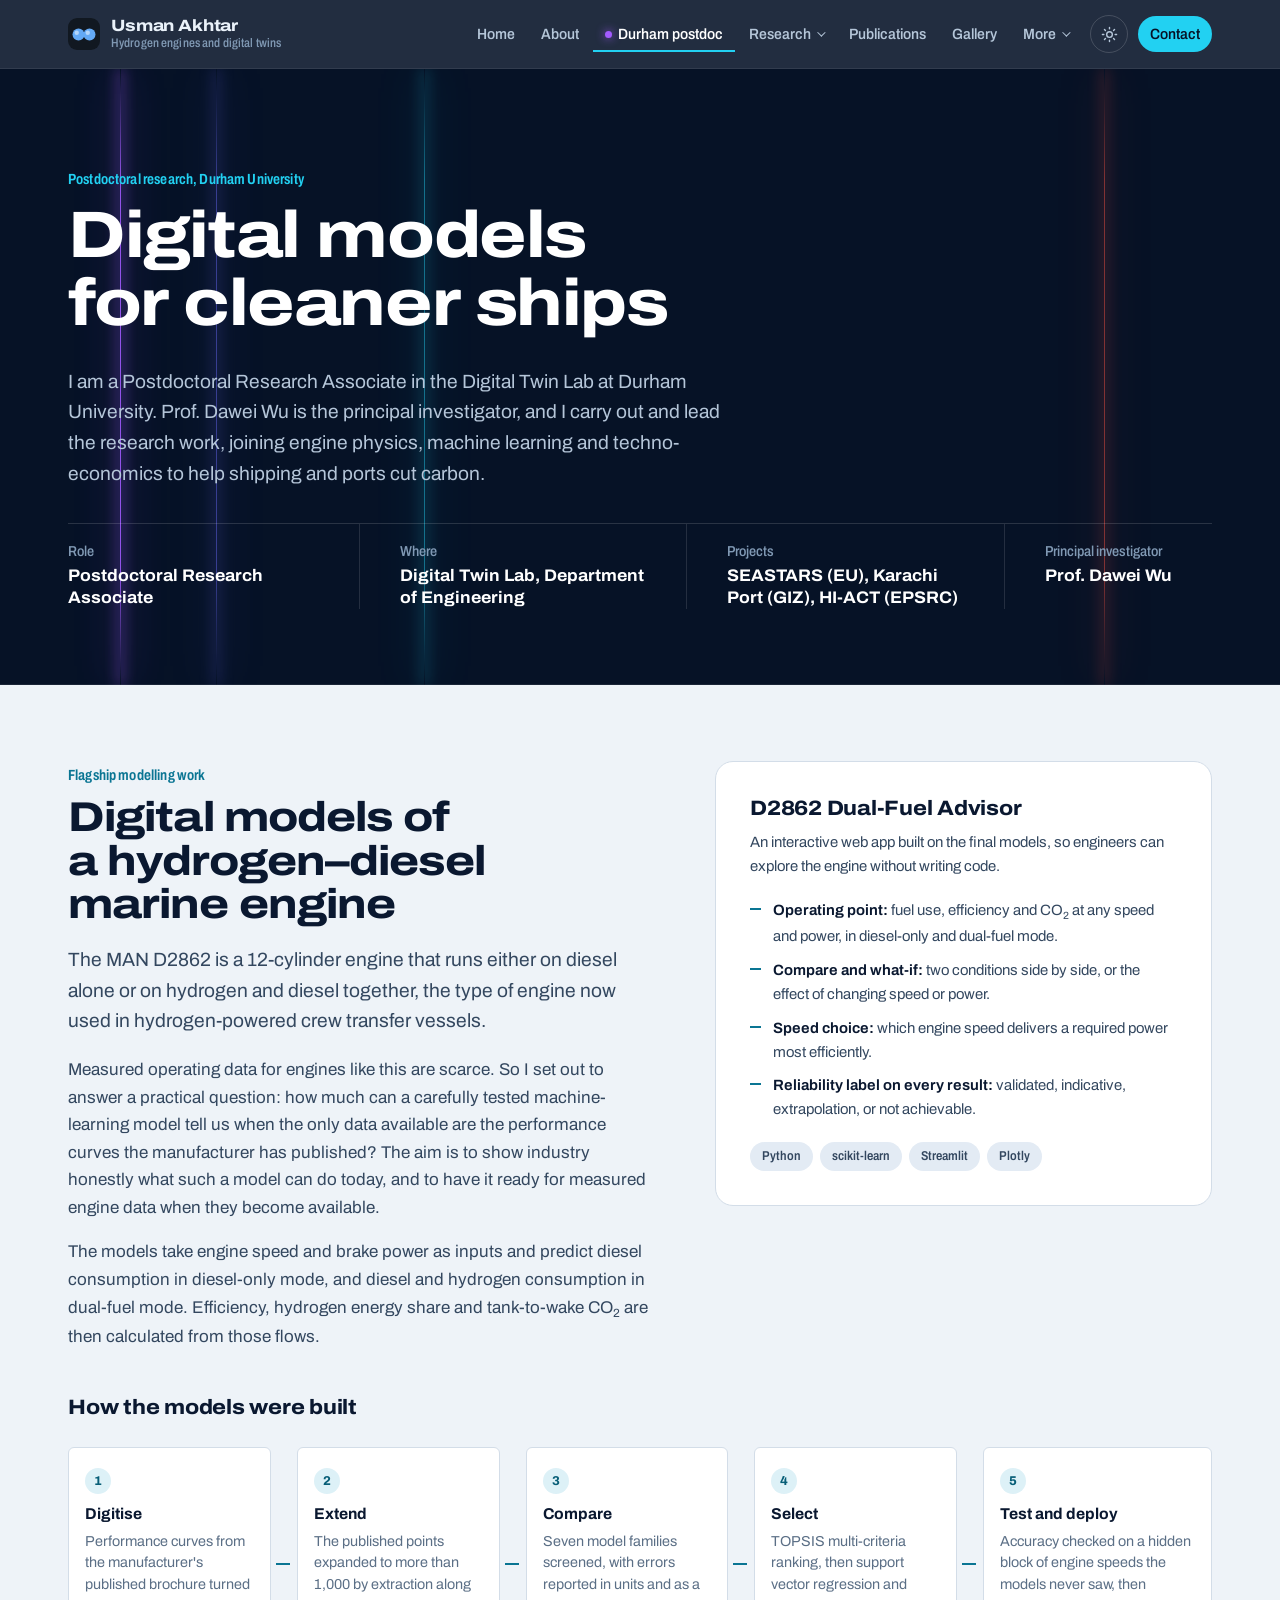
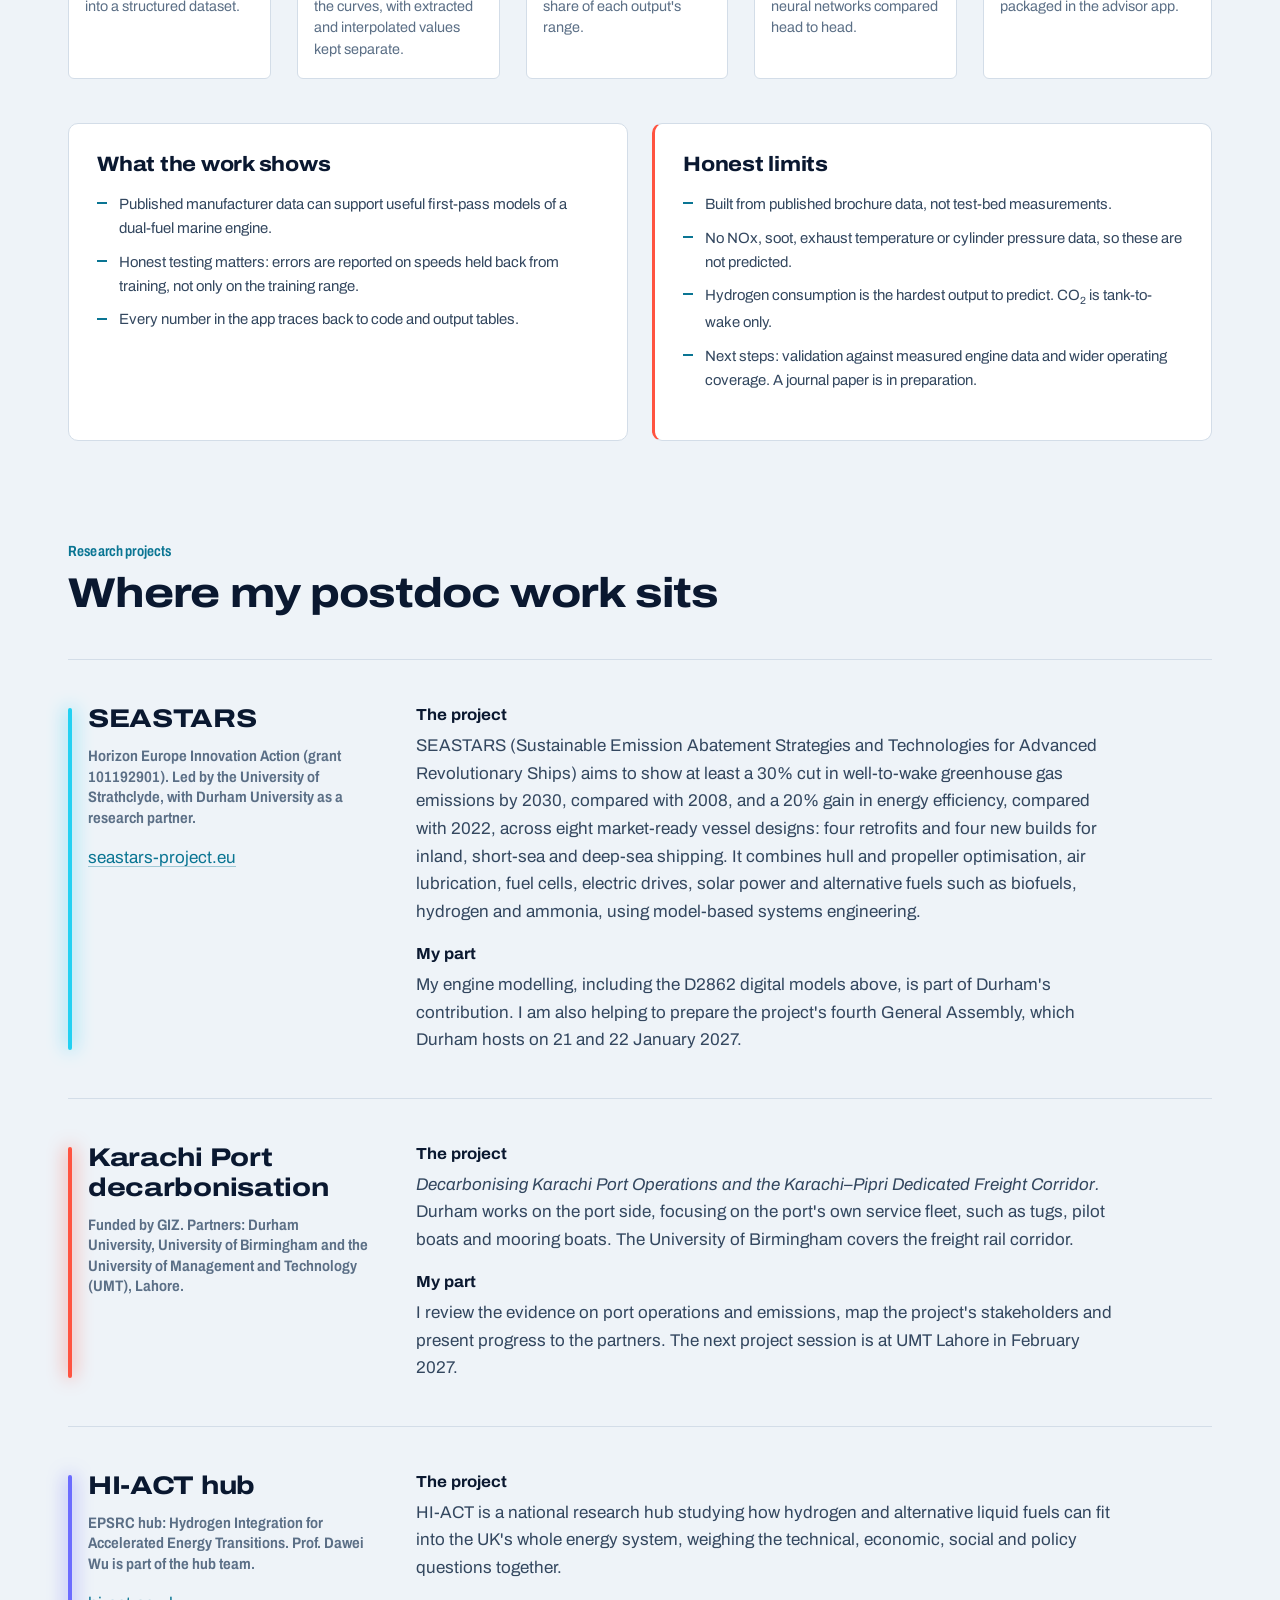
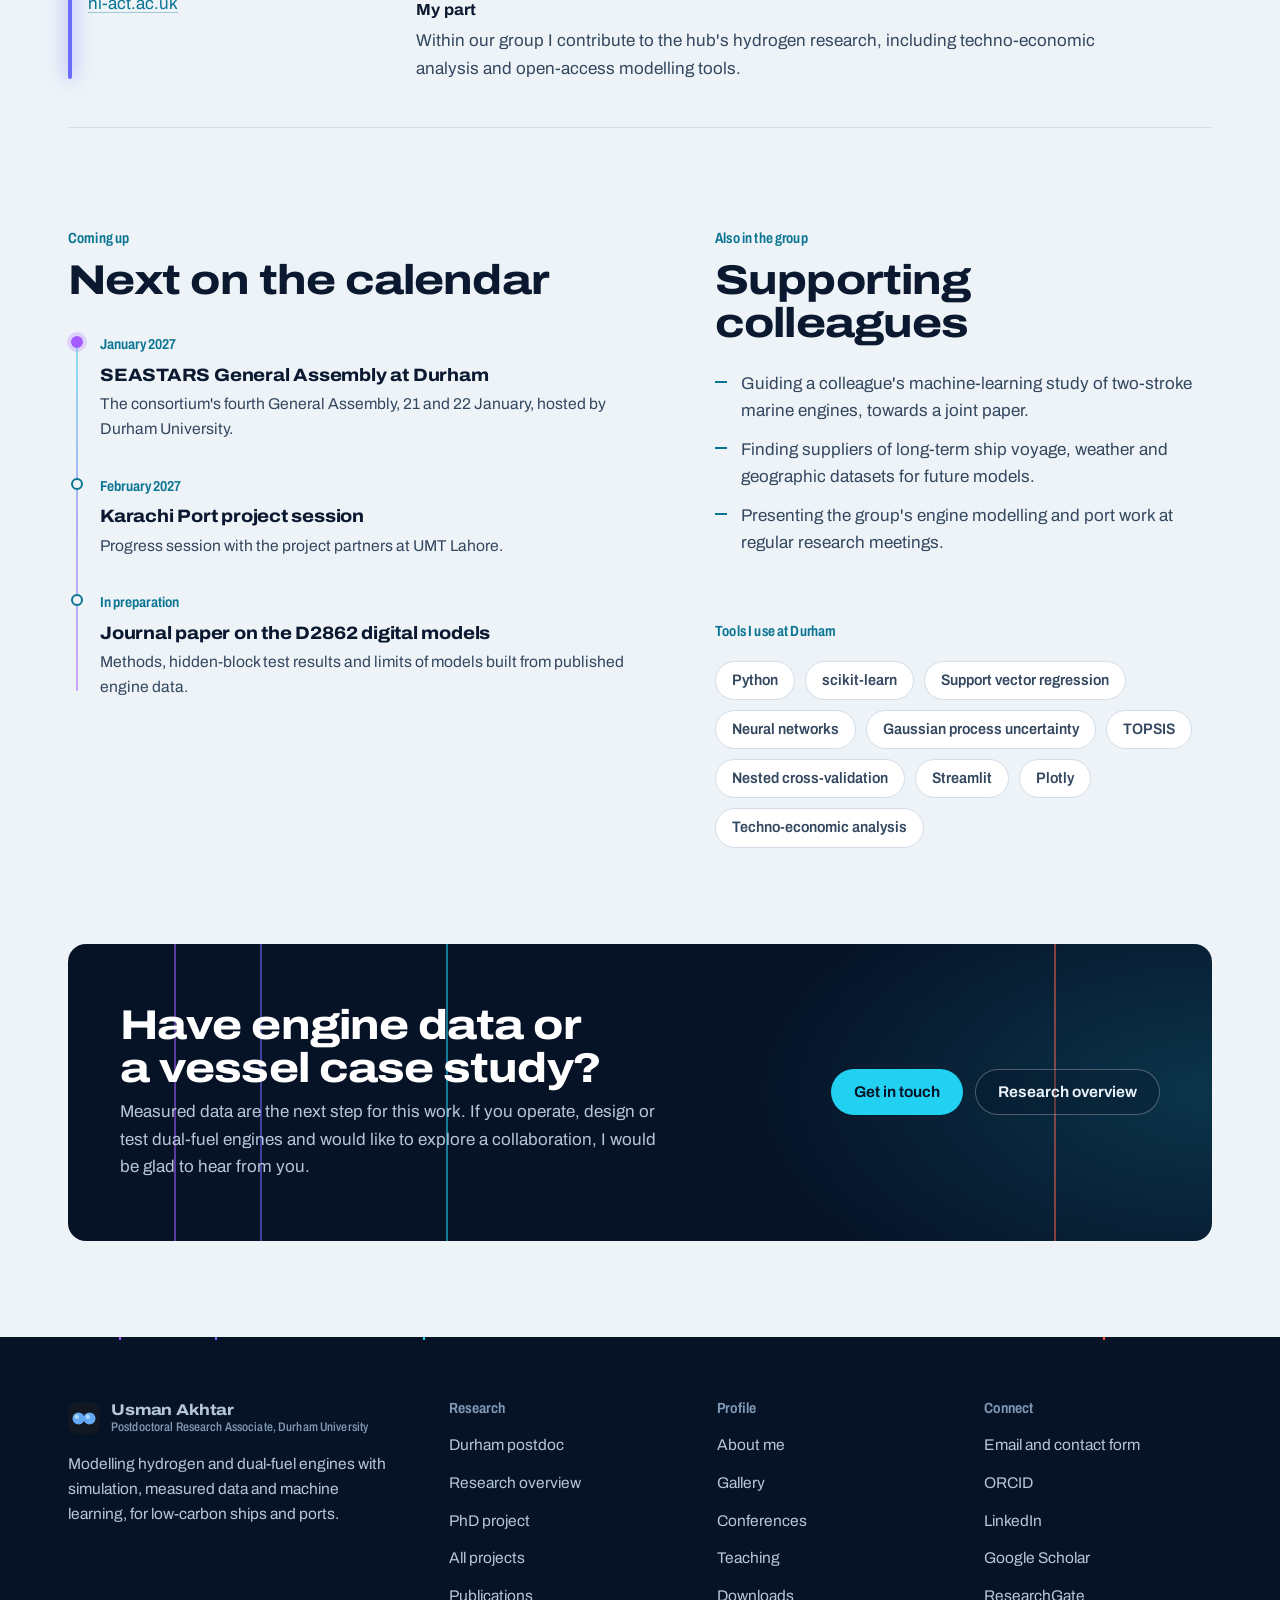
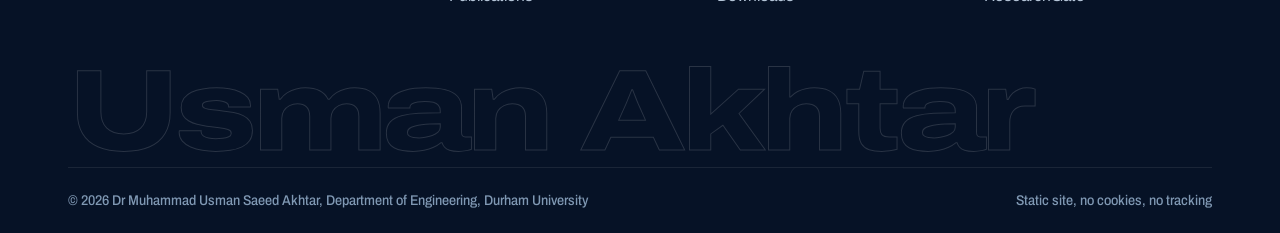
==== commit 1b480b97: "Clarify my role on Durham projects" ====
--- a/durham.html
+++ b/durham.html
@@ -76,11 +76,12 @@
   <div class="wrap">
     <p class="eyebrow">Postdoctoral research, Durham University</p>
     <h1>Digital models for cleaner ships</h1>
-    <p class="lead">I am a Postdoctoral Research Associate in the Digital Twin Lab at Durham University, in Prof. Dawei Wu's research group. My work joins engine physics, machine learning and techno-economics to help shipping and ports cut carbon.</p>
+    <p class="lead">I am a Postdoctoral Research Associate in the Digital Twin Lab at Durham University. Prof. Dawei Wu is the principal investigator, and I carry out and lead the research work, joining engine physics, machine learning and techno-economics to help shipping and ports cut carbon.</p>
     <div class="facts">
       <div><span>Role</span><b>Postdoctoral Research Associate</b></div>
       <div><span>Where</span><b>Digital Twin Lab, Department of Engineering</b></div>
       <div><span>Projects</span><b>SEASTARS (EU), Karachi Port (GIZ), HI-ACT (EPSRC)</b></div>
+      <div><span>Principal investigator</span><b>Prof. Dawei Wu</b></div>
     </div>
   </div>
 </section>
@@ -144,7 +145,7 @@
 <section class="section">
   <div class="wrap">
     <div class="section-head">
-      <p class="eyebrow">Funded projects</p>
+      <p class="eyebrow">Research projects</p>
       <h2>Where my postdoc work sits</h2>
     </div>
 
--- a/css/styles.css
+++ b/css/styles.css
@@ -608,7 +608,7 @@
 }
 
 /* ---------- 23. Durham page ---------- */
-.facts { display: grid; grid-template-columns: repeat(3, auto); justify-content: start; margin-top: 34px; border-top: 1px solid rgba(255,255,255,.14); }
+.facts { display: grid; grid-template-columns: repeat(4, auto); justify-content: start; margin-top: 34px; border-top: 1px solid rgba(255,255,255,.14); }
 .facts div { padding: 18px 40px 0 0; }
 .facts div + div { border-left: 1px solid rgba(255,255,255,.12); padding-left: 40px; }
 .facts b { display: block; color: #fff; font: 700 1.05rem/1.3 var(--font); font-stretch: 105%; }
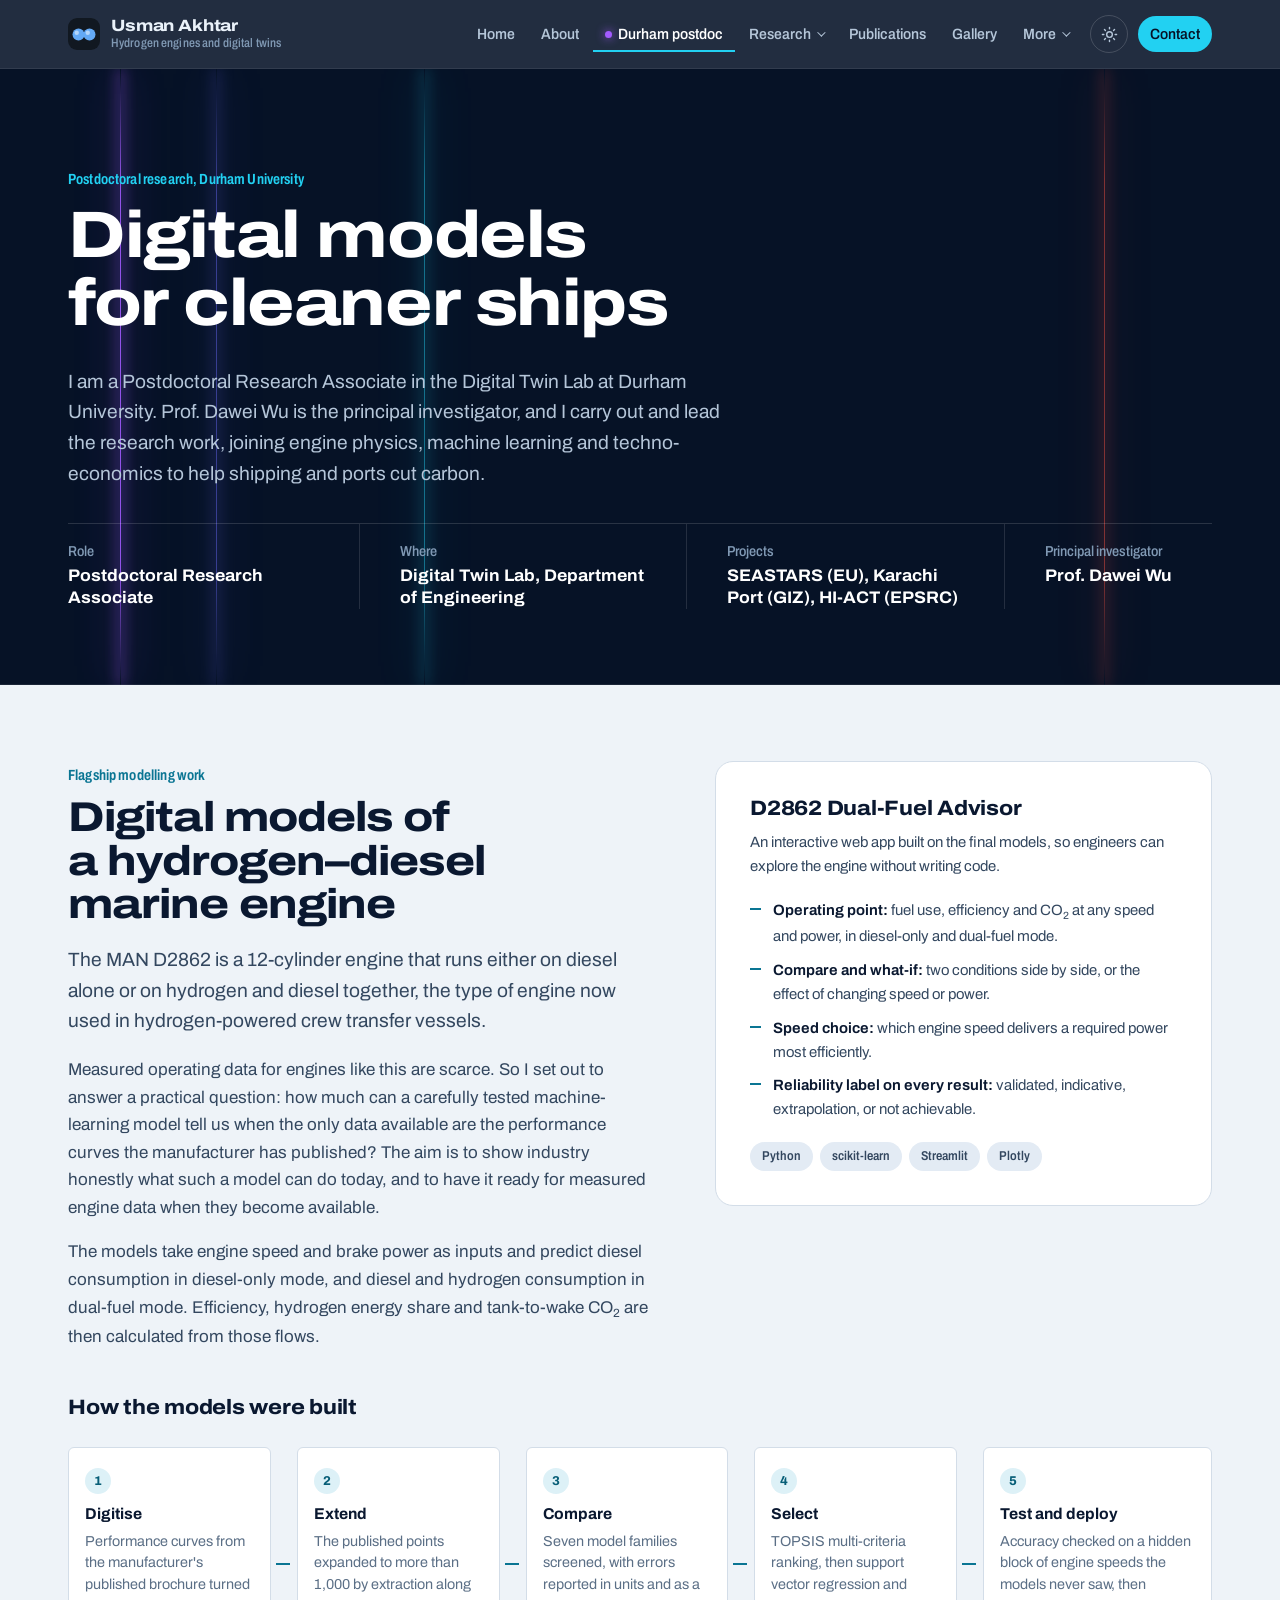
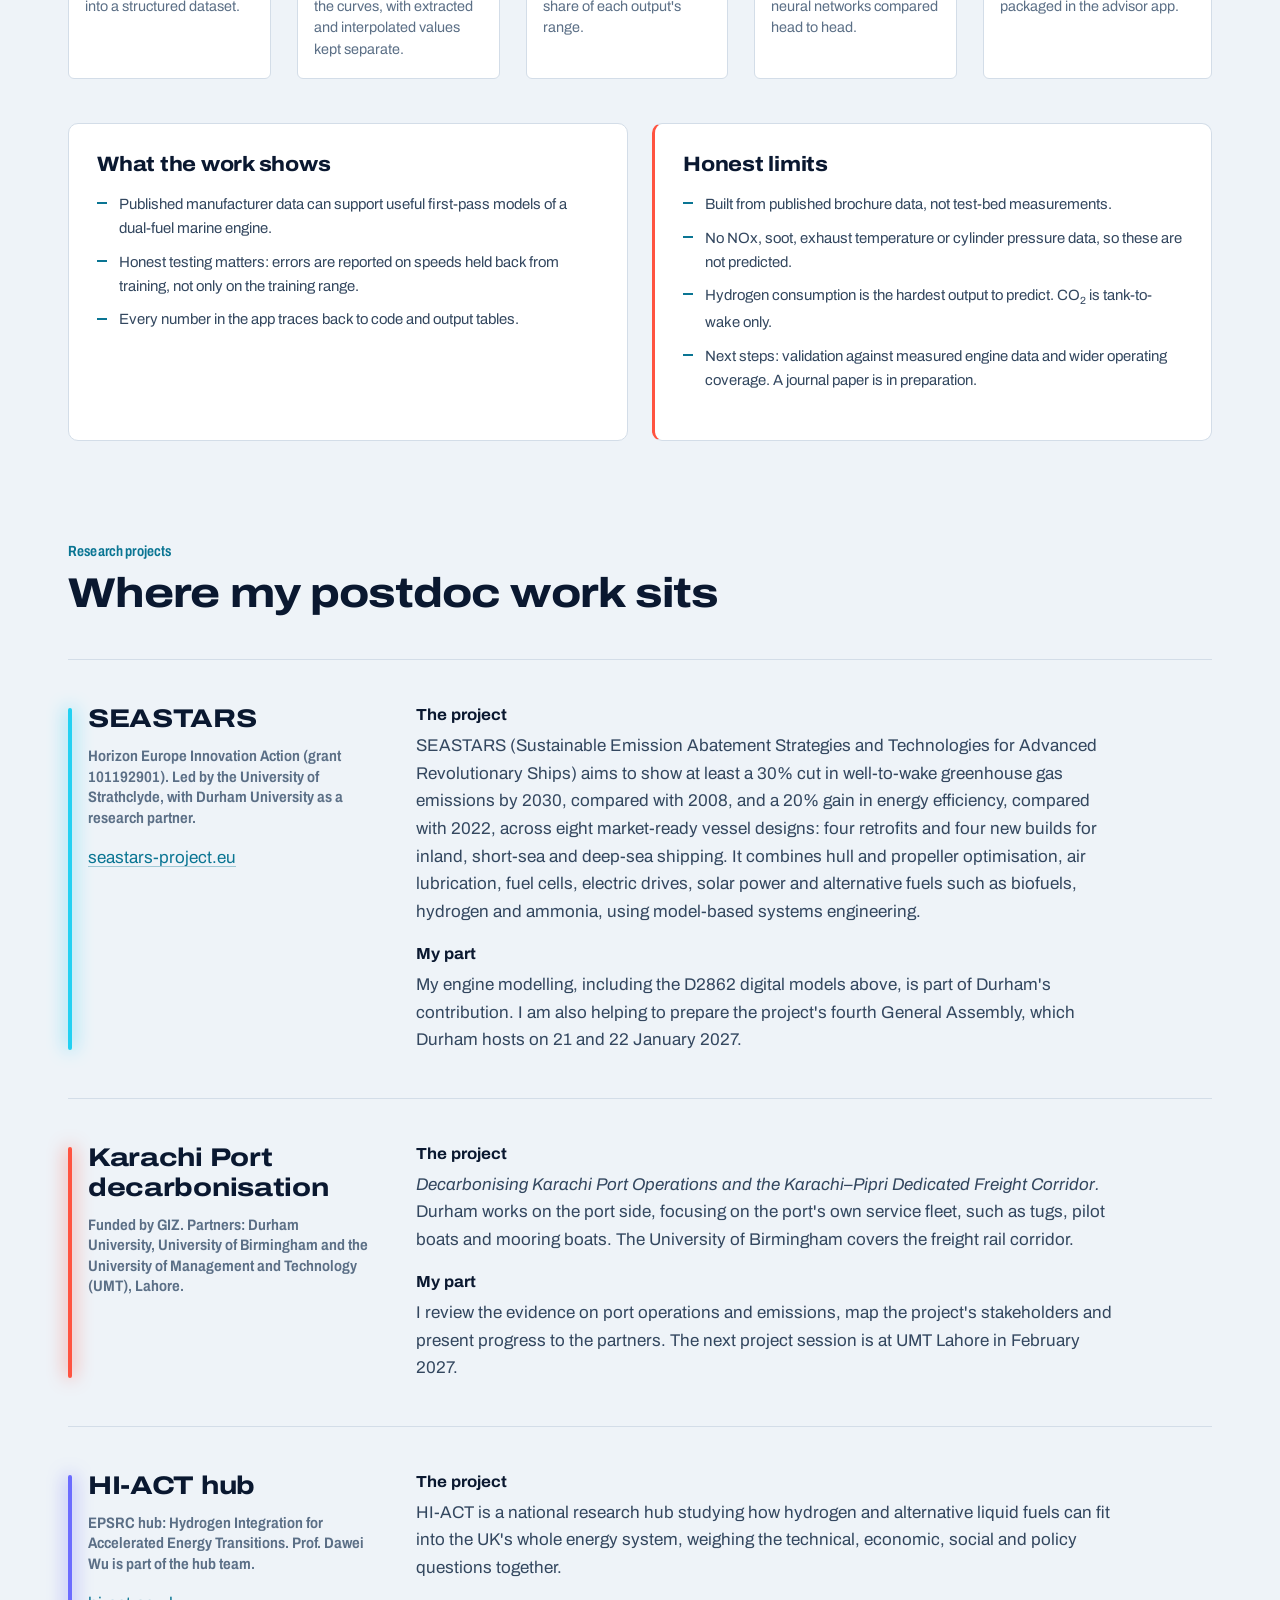
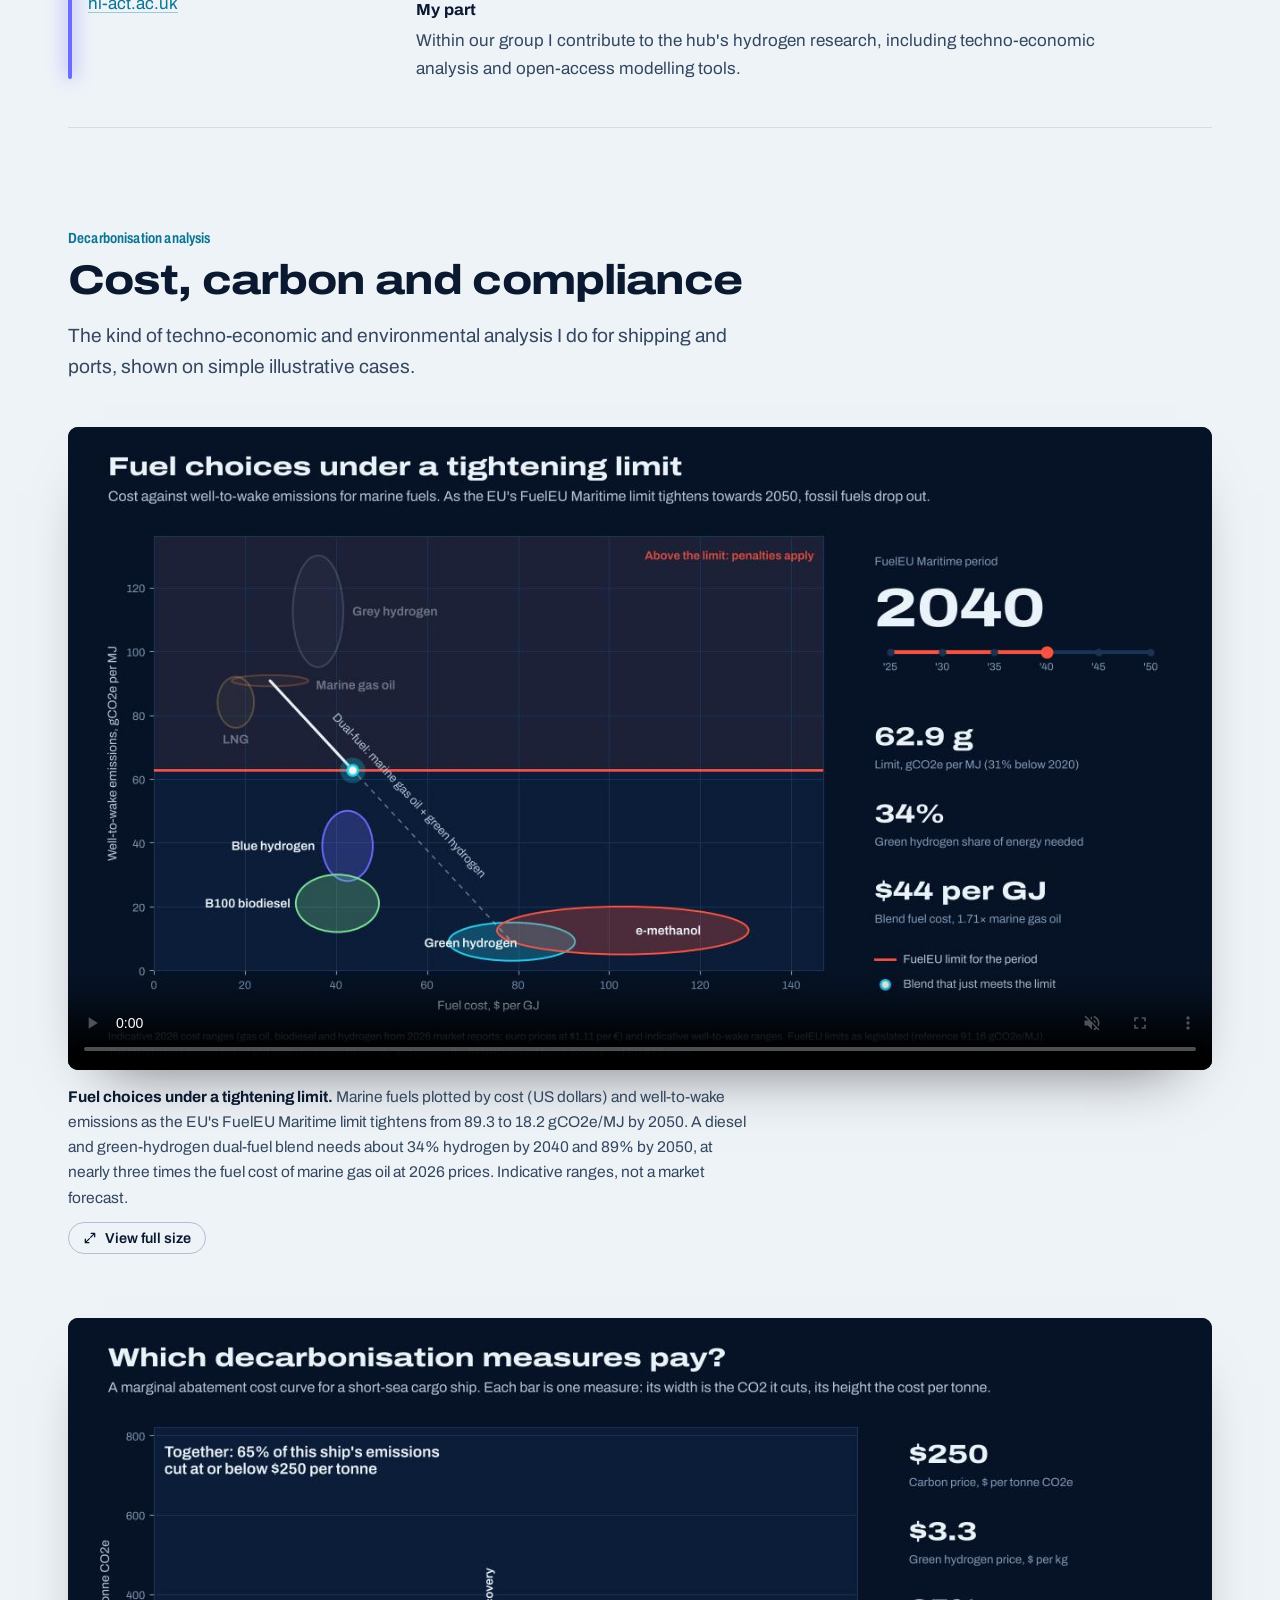
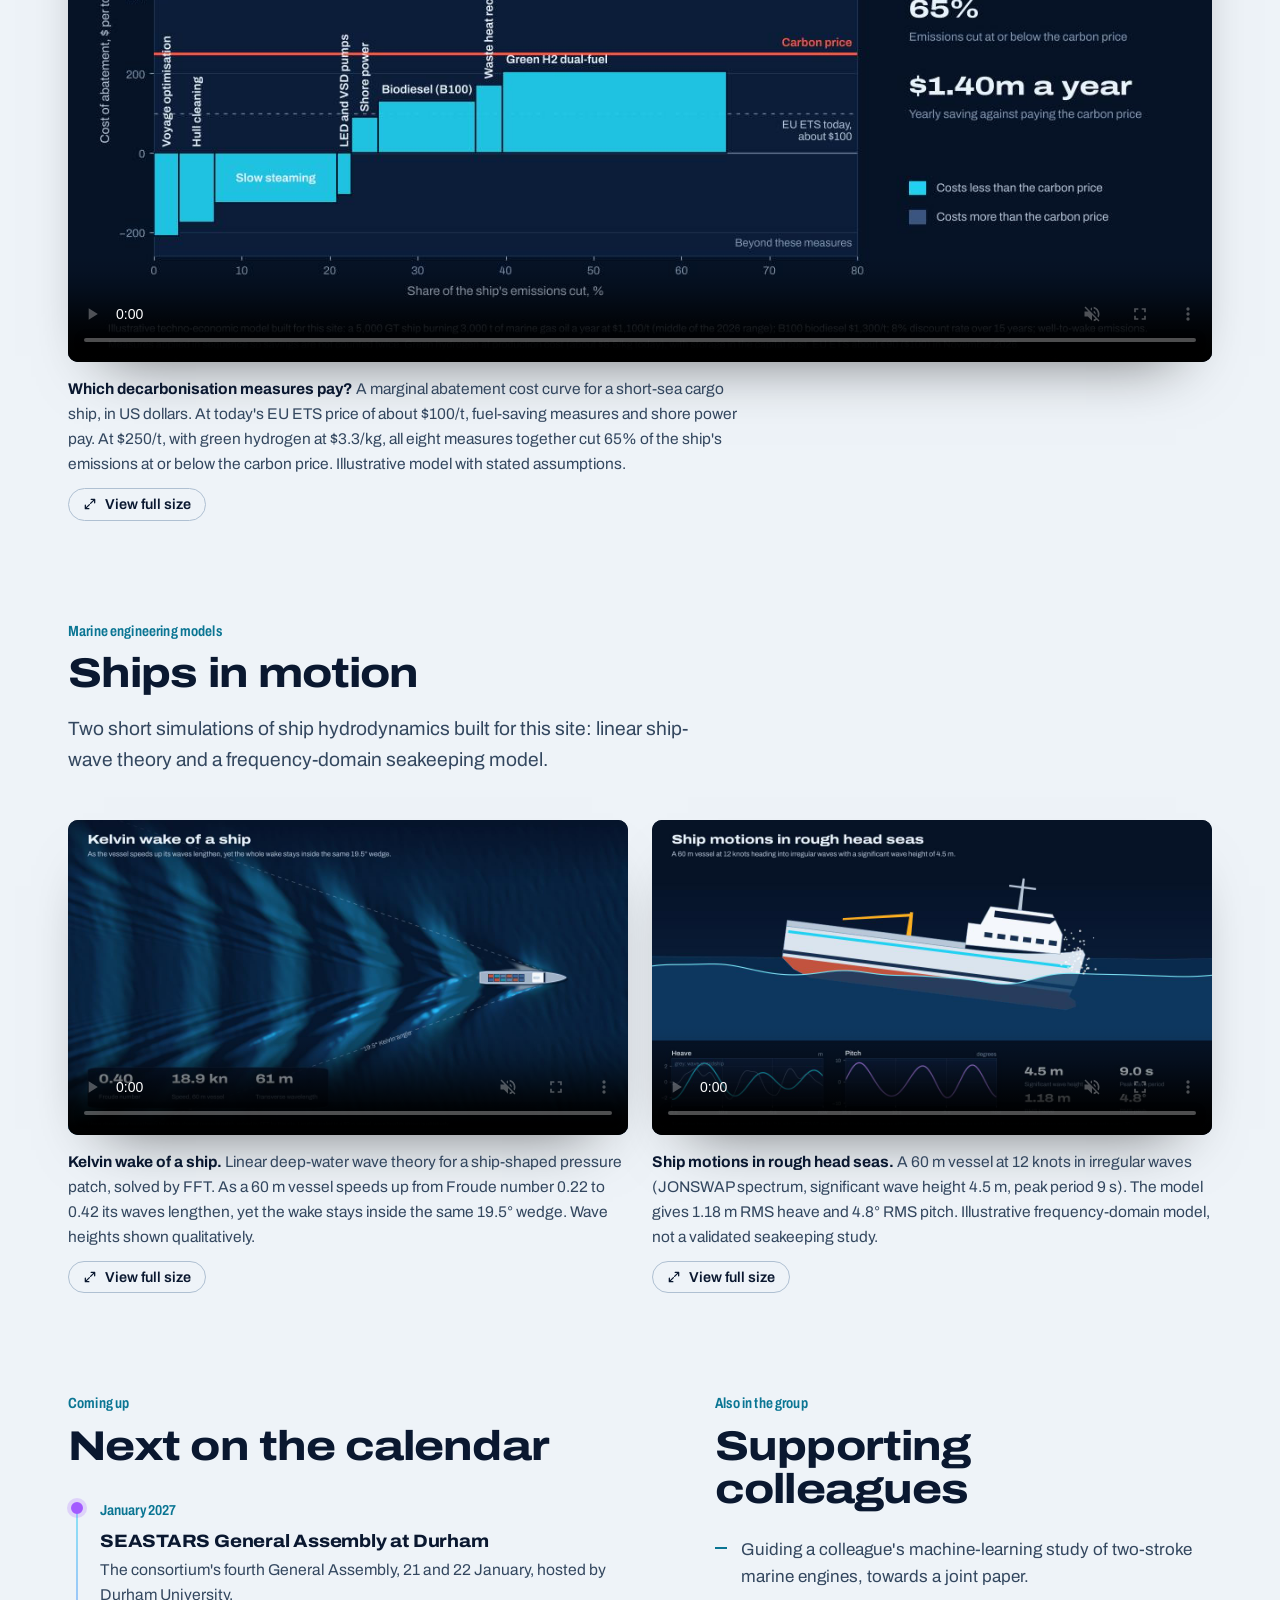
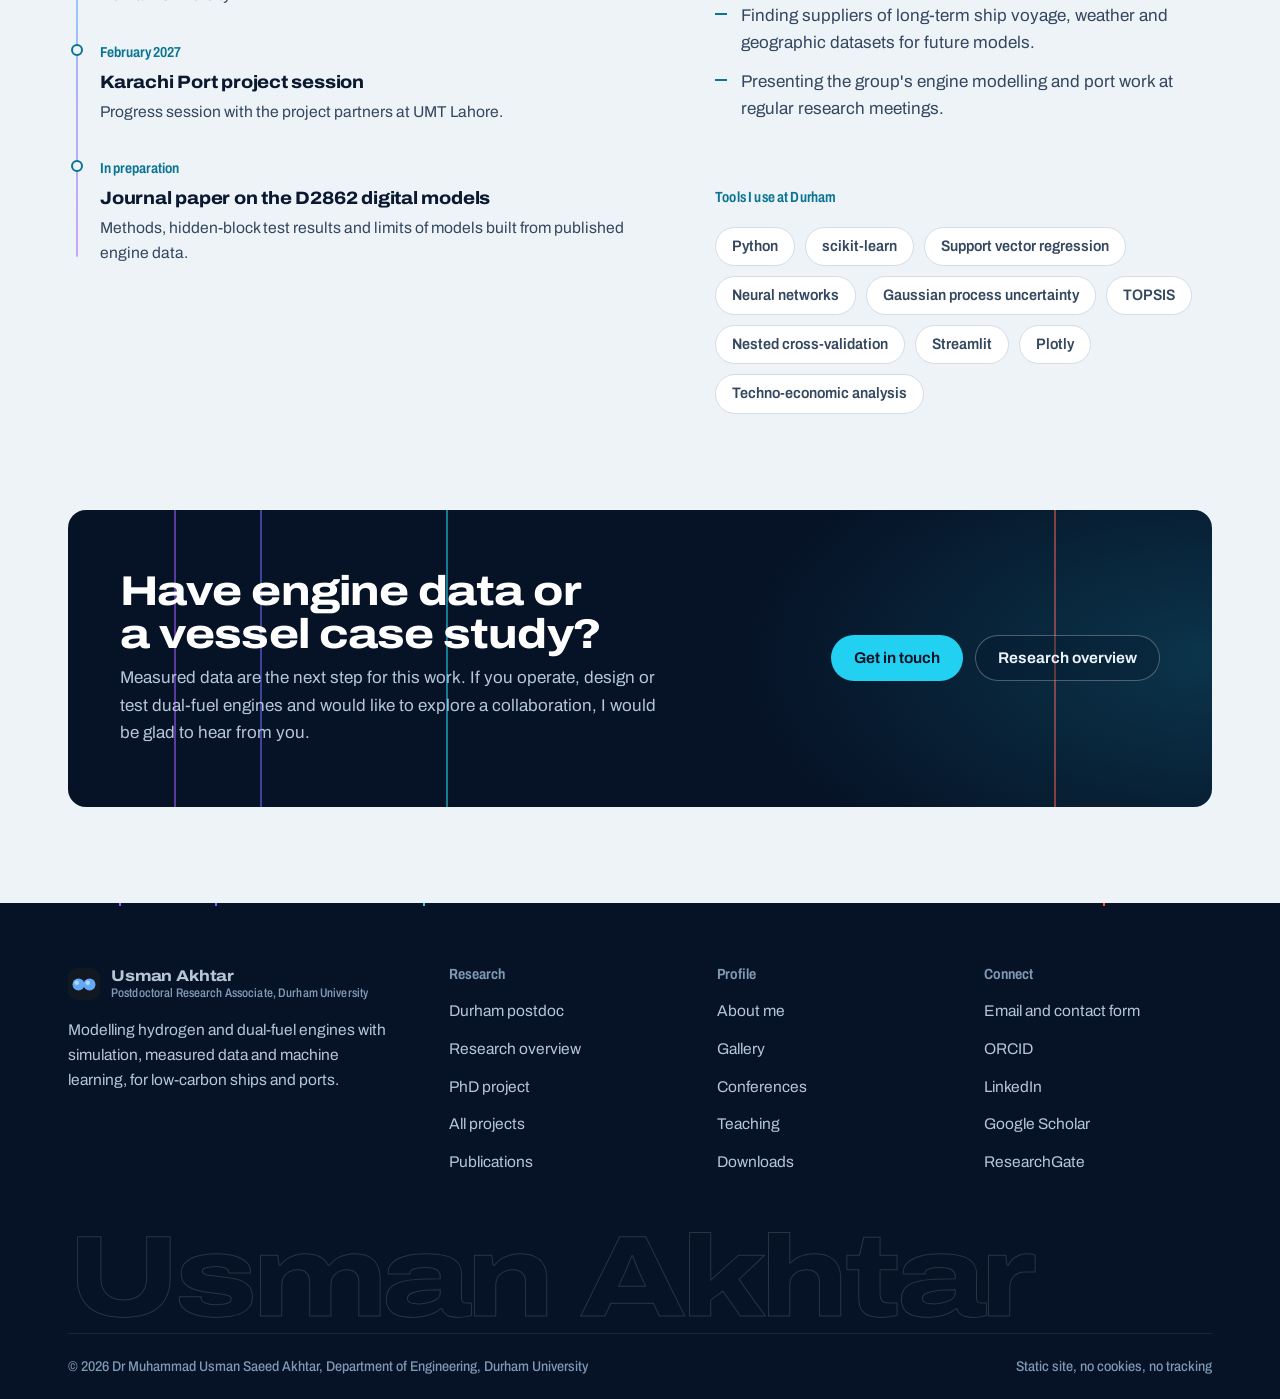
==== commit 6eebefaf: "Add simulation animations and remove graduation film" ====
--- a/durham.html
+++ b/durham.html
@@ -192,6 +192,58 @@
   </div>
 </section>
 
+<section class="section" id="decarbonisation-demos">
+  <div class="wrap">
+    <div class="section-head">
+      <p class="eyebrow">Decarbonisation analysis</p>
+      <h2>Cost, carbon and compliance</h2>
+      <p class="lead">The kind of techno-economic and environmental analysis I do for shipping and ports, shown on simple illustrative cases.</p>
+    </div>
+    <div class="grid demo-stack">
+      <figure class="demo">
+        <video muted loop playsinline preload="none" data-demo poster="assets/video/fuel-pathway-poster.jpg" aria-label="Animation of marine fuels plotted by cost and emissions as the FuelEU Maritime limit tightens to 2050">
+          <source src="assets/video/fuel-pathway.mp4" type="video/mp4">
+        </video>
+        <figcaption><b>Fuel choices under a tightening limit.</b> Marine fuels plotted by cost (US dollars) and well-to-wake emissions as the EU's FuelEU Maritime limit tightens from 89.3 to 18.2 gCO2e/MJ by 2050. A diesel and green-hydrogen dual-fuel blend needs about 34% hydrogen by 2040 and 89% by 2050, at nearly three times the fuel cost of marine gas oil at 2026 prices. Indicative ranges, not a market forecast.</figcaption>
+        <button class="demo-expand" type="button" data-lightbox data-video="assets/video/fuel-pathway.mp4" data-poster="assets/video/fuel-pathway-poster.jpg" data-caption="Fuel choices under a tightening limit"><svg width="14" height="14" viewBox="0 0 24 24" fill="none" stroke="currentColor" stroke-width="2.2" stroke-linecap="round" stroke-linejoin="round" aria-hidden="true"><path d="M14 4h6v6M10 20H4v-6M20 4l-7 7M4 20l7-7"/></svg>View full size</button>
+      </figure>
+      <figure class="demo">
+        <video muted loop playsinline preload="none" data-demo poster="assets/video/abatement-curve-poster.jpg" aria-label="Animation of a marginal abatement cost curve for a cargo ship as the carbon price rises and green hydrogen gets cheaper">
+          <source src="assets/video/abatement-curve.mp4" type="video/mp4">
+        </video>
+        <figcaption><b>Which decarbonisation measures pay?</b> A marginal abatement cost curve for a short-sea cargo ship, in US dollars. At today's EU ETS price of about $100/t, fuel-saving measures and shore power pay. At $250/t, with green hydrogen at $3.3/kg, all eight measures together cut 65% of the ship's emissions at or below the carbon price. Illustrative model with stated assumptions.</figcaption>
+        <button class="demo-expand" type="button" data-lightbox data-video="assets/video/abatement-curve.mp4" data-poster="assets/video/abatement-curve-poster.jpg" data-caption="Which decarbonisation measures pay?"><svg width="14" height="14" viewBox="0 0 24 24" fill="none" stroke="currentColor" stroke-width="2.2" stroke-linecap="round" stroke-linejoin="round" aria-hidden="true"><path d="M14 4h6v6M10 20H4v-6M20 4l-7 7M4 20l7-7"/></svg>View full size</button>
+      </figure>
+    </div>
+  </div>
+</section>
+
+<section class="section" id="marine-models">
+  <div class="wrap">
+    <div class="section-head">
+      <p class="eyebrow">Marine engineering models</p>
+      <h2>Ships in motion</h2>
+      <p class="lead">Two short simulations of ship hydrodynamics built for this site: linear ship-wave theory and a frequency-domain seakeeping model.</p>
+    </div>
+    <div class="grid cols-2">
+      <figure class="demo">
+        <video muted loop playsinline preload="none" data-demo poster="assets/video/ship-wake-poster.jpg" aria-label="Animation of the Kelvin wake behind a ship as it speeds up">
+          <source src="assets/video/ship-wake.mp4" type="video/mp4">
+        </video>
+        <figcaption><b>Kelvin wake of a ship.</b> Linear deep-water wave theory for a ship-shaped pressure patch, solved by FFT. As a 60 m vessel speeds up from Froude number 0.22 to 0.42 its waves lengthen, yet the wake stays inside the same 19.5&deg; wedge. Wave heights shown qualitatively.</figcaption>
+        <button class="demo-expand" type="button" data-lightbox data-video="assets/video/ship-wake.mp4" data-poster="assets/video/ship-wake-poster.jpg" data-caption="Kelvin wake of a ship"><svg width="14" height="14" viewBox="0 0 24 24" fill="none" stroke="currentColor" stroke-width="2.2" stroke-linecap="round" stroke-linejoin="round" aria-hidden="true"><path d="M14 4h6v6M10 20H4v-6M20 4l-7 7M4 20l7-7"/></svg>View full size</button>
+      </figure>
+      <figure class="demo">
+        <video muted loop playsinline preload="none" data-demo poster="assets/video/ship-motions-poster.jpg" aria-label="Animation of a ship heaving and pitching in rough head seas, with live heave and pitch traces">
+          <source src="assets/video/ship-motions.mp4" type="video/mp4">
+        </video>
+        <figcaption><b>Ship motions in rough head seas.</b> A 60 m vessel at 12 knots in irregular waves (JONSWAP spectrum, significant wave height 4.5 m, peak period 9 s). The model gives 1.18 m RMS heave and 4.8&deg; RMS pitch. Illustrative frequency-domain model, not a validated seakeeping study.</figcaption>
+        <button class="demo-expand" type="button" data-lightbox data-video="assets/video/ship-motions.mp4" data-poster="assets/video/ship-motions-poster.jpg" data-caption="Ship motions in rough head seas"><svg width="14" height="14" viewBox="0 0 24 24" fill="none" stroke="currentColor" stroke-width="2.2" stroke-linecap="round" stroke-linejoin="round" aria-hidden="true"><path d="M14 4h6v6M10 20H4v-6M20 4l-7 7M4 20l7-7"/></svg>View full size</button>
+      </figure>
+    </div>
+  </div>
+</section>
+
 <section class="section">
   <div class="wrap split">
     <div>
--- a/css/styles.css
+++ b/css/styles.css
@@ -712,3 +712,20 @@
 /* fixes */
 .nav-links a.btn[aria-current="page"] { box-shadow: none; border-radius: 999px; }
 .clip-sm { aspect-ratio: 4 / 3; }
+
+/* ---------- 27. Simulation demos ---------- */
+.demo { margin: 0; }
+.demo video { width: 100%; aspect-ratio: 16 / 9; display: block; border-radius: var(--radius); background: var(--abyss); box-shadow: 0 30px 60px -36px rgba(0,0,0,.6); cursor: pointer; }
+.film-frame video[data-demo] { cursor: pointer; }
+video[data-demo]:focus-visible { outline: 2px solid var(--h-beta); outline-offset: 3px; }
+.demo figcaption { margin-top: 14px; font-size: .97rem; color: var(--ink-2); max-width: 62ch; }
+.demo figcaption b { color: var(--ink); }
+.journey a { color: var(--night-ink); text-decoration: underline; text-decoration-color: rgba(255,255,255,.35); text-underline-offset: 3px; }
+.journey a:hover { color: #fff; text-decoration-color: currentColor; }
+.films.films-3 { grid-template-columns: 2fr 1fr; }
+@media (max-width: 960px) { .films.films-3 { grid-template-columns: 1fr 1fr; } }
+.demo-expand { display: inline-flex; align-items: center; gap: 8px; margin-top: 12px; padding: 8px 14px; border-radius: 999px; border: 1px solid var(--line-strong); background: transparent; color: var(--ink); font: 600 .9rem/1 var(--font); cursor: pointer; transition: border-color .2s ease, color .2s ease; }
+.demo-expand:hover { border-color: var(--h-beta); }
+.demo-expand:focus-visible { outline: 2px solid var(--h-beta); outline-offset: 3px; }
+.demo-stack { grid-template-columns: 1fr; gap: 64px; }
+.demo-stack .demo figcaption { max-width: 76ch; }
